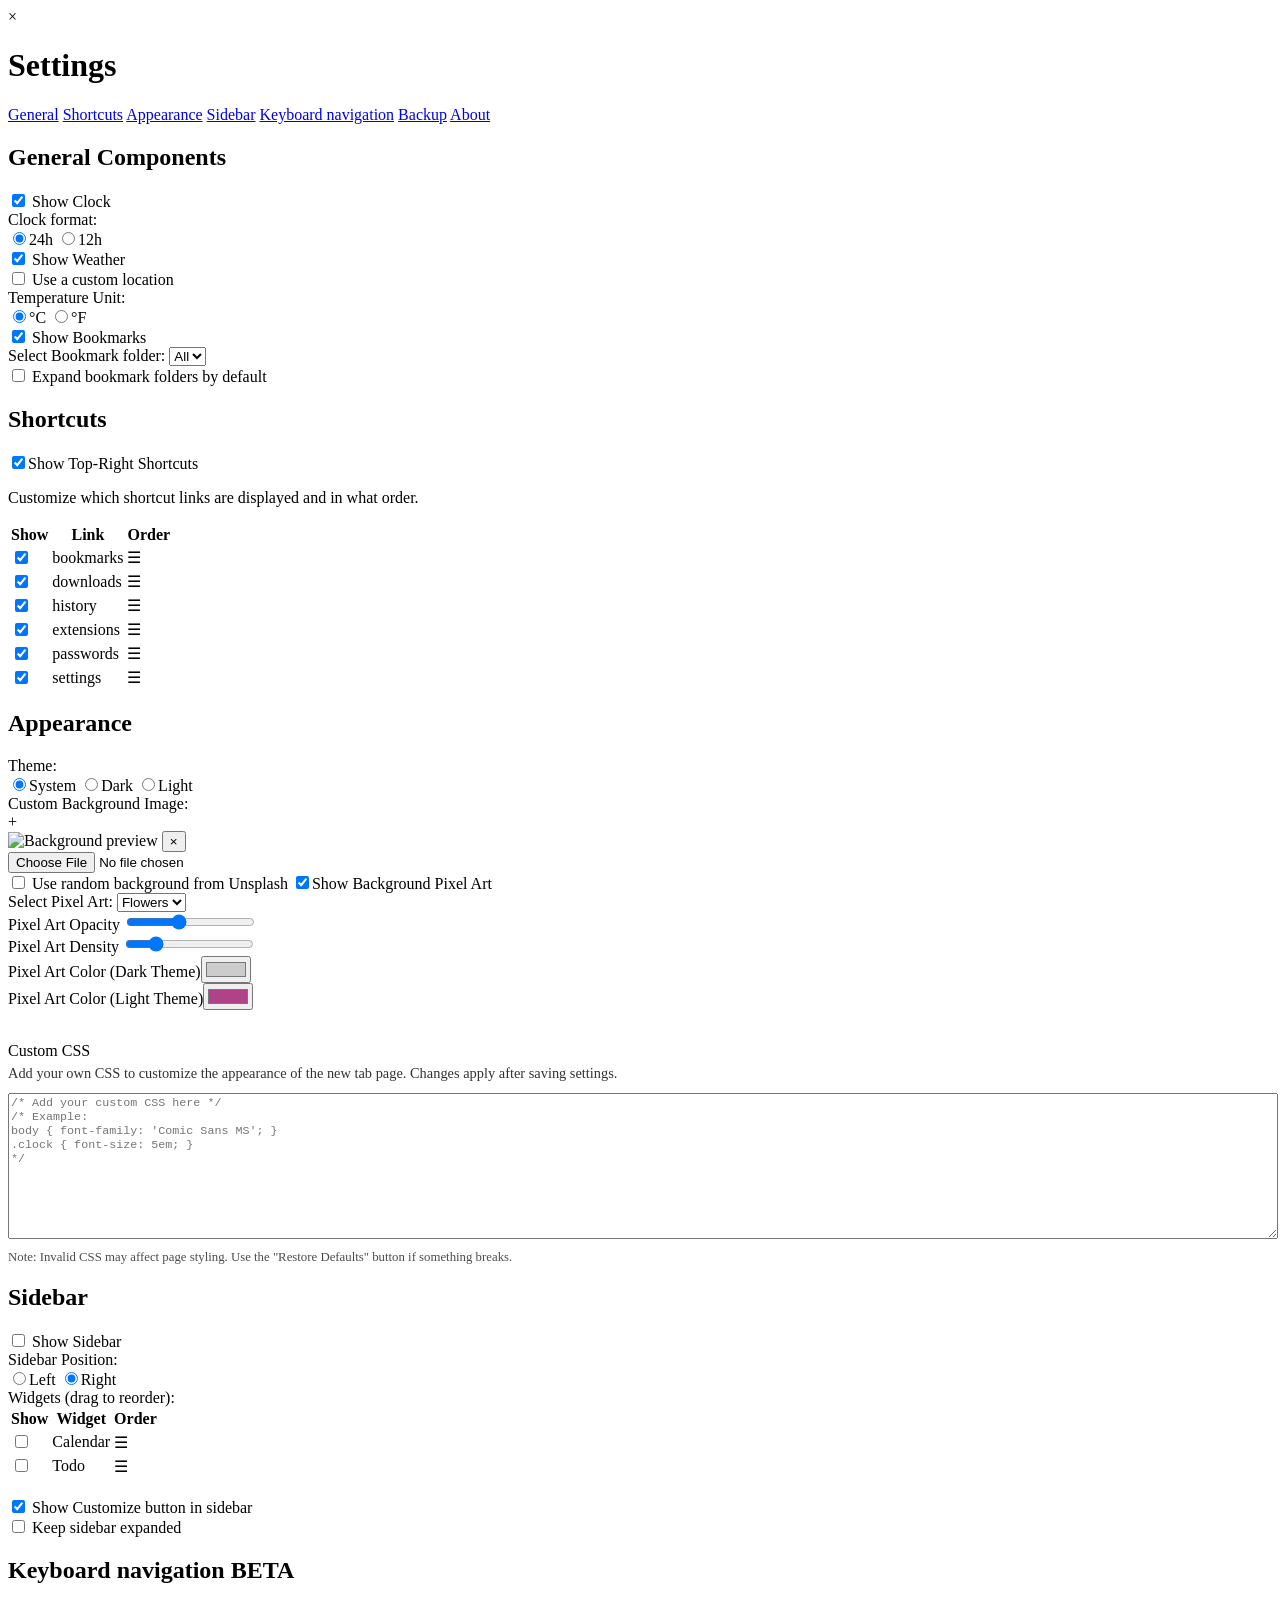
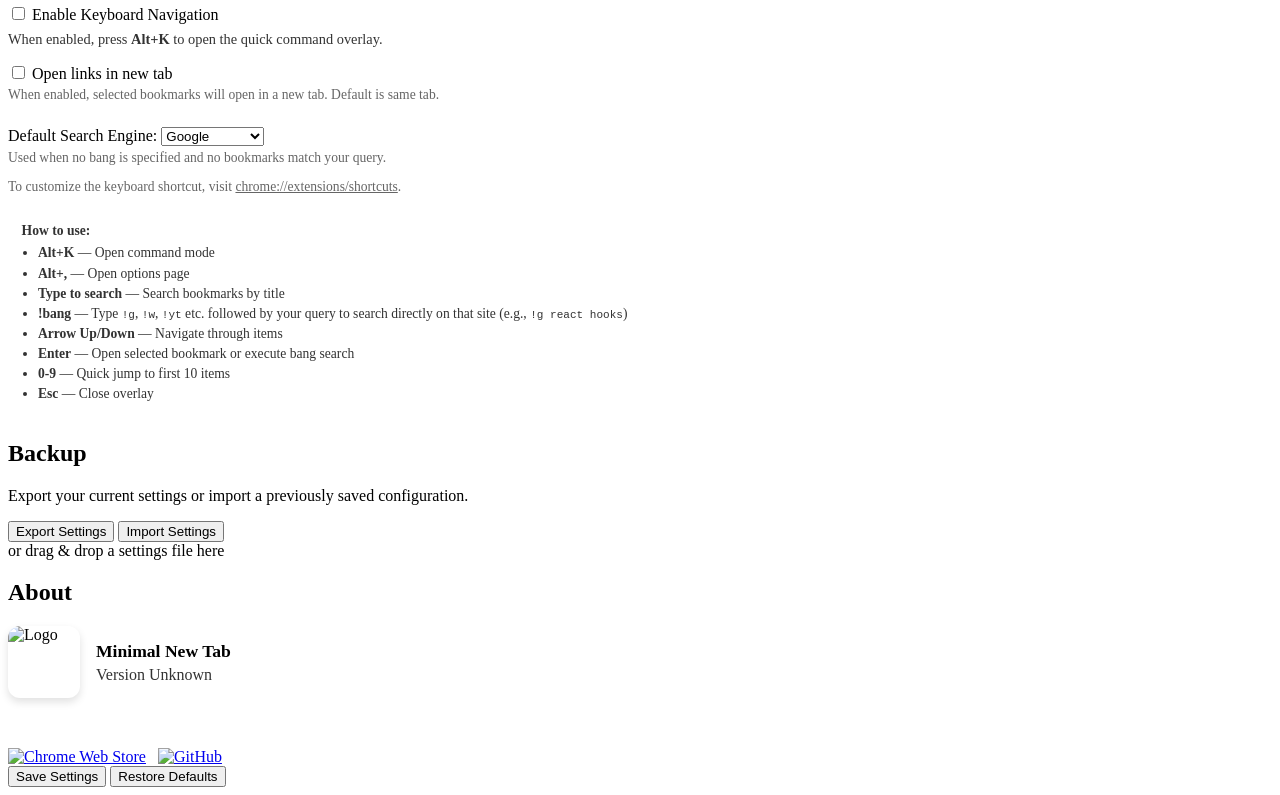
==== src/pages/options/options.html @ bdc30209 "Add !bangs support" ====
<!doctype html>
<html lang="en">
    <head>
        <meta charset="UTF-8" />
        <meta name="viewport" content="width=device-width, initial-scale=1.0" />
        <title>New Tab Settings</title>
        <link rel="stylesheet" href="options.css" />
        <script src="../../shared/defaultSettings.js"></script>
    </head>

    <body class="options">
        <script src="../../shared/fouc.js"></script>
        <div id="notification" class="hidden"></div>

        <div id="options-wrapper">
            <div id="back">
                <span id="back-link">×</span>
            </div>
            <div class="options-sidebar">
                <h1>Settings</h1>
                <nav>
                    <a href="#general" class="active">General</a>
                    <a href="#shortcuts">Shortcuts</a>
                    <a href="#appearance">Appearance</a>
                    <a href="#sidebar-settings">Sidebar</a>
                    <a href="#keyboard-nav">Keyboard navigation</a>
                    <a href="#preset">Backup</a>
                    <a href="#about">About</a>
                </nav>
            </div>
            <div class="options-content">
                <div id="general" class="options-panel active">
                    <h2>General Components</h2>
                    <label class="checkbox-label"
                        ><input type="checkbox" id="show-clock" /><span
                            class="custom-checkbox"
                        ></span>
                        Show Clock</label
                    >
                    <div id="clock-format" class="sub-settings">
                        <div class="setting-row segmented-control-container">
                            <label>Clock format:</label>
                            <div class="segmented-control">
                                <label
                                    ><input
                                        type="radio"
                                        name="clock-format"
                                        value="24h"
                                    /><span>24h</span></label
                                >
                                <label
                                    ><input
                                        type="radio"
                                        name="clock-format"
                                        value="12h"
                                    /><span>12h</span></label
                                >
                            </div>
                        </div>
                    </div>
                    <label class="checkbox-label"
                        ><input type="checkbox" id="show-weather" /><span
                            class="custom-checkbox"
                        ></span>
                        Show Weather</label
                    >
                    <div id="weather-options" class="sub-settings">
                        <label class="checkbox-label"
                            ><input type="checkbox" id="use-custom-city" /><span
                                class="custom-checkbox"
                            ></span>
                            Use a custom location</label
                        >
                        <div id="custom-city-container" style="display: none">
                            <label for="custom-city">Custom City</label>
                            <div id="city-search-container">
                                <input
                                    class="text-input"
                                    type="text"
                                    id="custom-city"
                                    name="custom-city"
                                    placeholder="Search for a city..."
                                    autocomplete="off"
                                />
                                <div id="city-suggestions"></div>
                            </div>
                        </div>
                        <div class="setting-row segmented-control-container">
                            <label>Temperature Unit:</label>
                            <div class="segmented-control">
                                <label
                                    ><input
                                        type="radio"
                                        name="temp-unit"
                                        value="celsius"
                                    /><span>°C</span></label
                                >
                                <label
                                    ><input
                                        type="radio"
                                        name="temp-unit"
                                        value="fahrenheit"
                                    /><span>°F</span></label
                                >
                            </div>
                        </div>
                    </div>
                    <label class="checkbox-label"
                        ><input type="checkbox" id="show-bookmarks" /><span
                            class="custom-checkbox"
                        ></span>
                        Show Bookmarks</label
                    >
                    <div
                        id="bookmark-folder-selector-span"
                        class="sub-settings"
                    >
                        <label for="bookmark-folders"
                            >Select Bookmark folder:
                        </label>
                        <select
                            id="bookmark-folders"
                            name="bookmark-folders"
                        ></select>
                        <br />
                        <span id="expand-bookmarks-span">
                            <label class="checkbox-label"
                                ><input
                                    type="checkbox"
                                    id="expand-bookmarks"
                                /><span class="custom-checkbox"></span> Expand
                                bookmark folders by default</label
                            >
                        </span>
                    </div>
                </div>

                <div id="shortcuts" class="options-panel">
                    <h2>Shortcuts</h2>
                    <label class="checkbox-label"
                        ><input type="checkbox" id="show-topRight" /><span
                            class="custom-checkbox"
                        ></span
                        >Show Top-Right Shortcuts</label
                    >
                    <div id="shortcuts-links" class="sub-settings">
                        <p>
                            Customize which shortcut links are displayed and in
                            what order.
                        </p>
                        <table class="options-table" id="top-right-links">
                            <thead>
                                <tr>
                                    <th>Show</th>
                                    <th>Link</th>
                                    <th class="drag-handle-header">Order</th>
                                </tr>
                            </thead>
                            <tbody></tbody>
                        </table>
                    </div>
                </div>

                <div id="appearance" class="options-panel">
                    <h2>Appearance</h2>
                    <div class="setting-row segmented-control-container">
                        <label>Theme:</label>
                        <div class="segmented-control">
                            <label
                                ><input
                                    type="radio"
                                    name="theme"
                                    value="system"
                                /><span>System</span></label
                            >
                            <label
                                ><input
                                    type="radio"
                                    name="theme"
                                    value="dark"
                                /><span>Dark</span></label
                            >
                            <label
                                ><input
                                    type="radio"
                                    name="theme"
                                    value="light"
                                /><span>Light</span></label
                            >
                        </div>
                    </div>

                    <div class="setting-row">
                        <label for="background-image-input"
                            >Custom Background Image:</label
                        >
                        <div class="background-image-controls">
                            <label
                                for="background-image-input"
                                id="background-add-label"
                                class="background-add-label"
                            >
                                <div
                                    id="background-preview-container"
                                    class="background-preview-container"
                                >
                                    <span class="plus-icon">+</span>
                                </div>
                            </label>
                            <div
                                id="image-present-container"
                                class="background-preview-container hidden"
                            >
                                <img
                                    id="background-preview"
                                    src="#"
                                    alt="Background preview"
                                    class="hidden"
                                />
                                <button
                                    id="clear-background-image"
                                    class="clear-background-button hidden"
                                >
                                    &times;
                                </button>
                            </div>
                            <input
                                type="file"
                                id="background-image-input"
                                class="visually-hidden"
                                accept="image/*"
                            />
                        </div>
                    </div>

                    <label class="checkbox-label"
                        ><input type="checkbox" id="use-unsplash" /><span
                            class="custom-checkbox"
                        ></span>
                        Use random background from Unsplash</label
                    >
                    <div id="unsplash-options" class="sub-settings">
                        <p
                            style="
                                font-size: 0.9em;
                                opacity: 0.8;
                                margin-top: -0.5em;
                                margin-bottom: 1em;
                            "
                        >
                            This will fetch a new high-quality background image.
                            It will override the custom background image if one
                            is set.
                        </p>
                        <div class="setting-row">
                            <label for="unsplash-api-key"
                                >Unsplash API Key (Required)</label
                            >
                            <input
                                class="text-input"
                                type="text"
                                id="unsplash-api-key"
                                placeholder="Enter your Unsplash Access Key"
                            />
                            <p
                                style="
                                    font-size: 0.8em;
                                    opacity: 0.7;
                                    margin-top: 0.3em;
                                "
                            >
                                An API key is required to fetch images from
                                Unsplash. Get a free key from
                                <a
                                    href="https://unsplash.com/developers"
                                    target="_blank"
                                    rel="noopener"
                                    >Unsplash Developers</a
                                >.
                            </p>
                        </div>
                        <div
                            class="tooltip-wrapper"
                            data-tooltip="Requires an Unsplash API Key"
                        >
                            <div class="setting-row">
                                <label for="unsplash-update-frequency"
                                    >Update Frequency</label
                                >
                                <select id="unsplash-update-frequency" disabled>
                                    <option value="15min">15 Minutes</option>
                                    <option value="30min">30 Minutes</option>
                                    <option value="hourly">Hourly</option>
                                    <option value="daily">Daily</option>
                                    <option value="weekly">Weekly</option>
                                </select>
                            </div>
                        </div>
                        <div
                            class="tooltip-wrapper"
                            data-tooltip="Requires an Unsplash API Key"
                        >
                            <div class="setting-row">
                                <label
                                    class="checkbox-label"
                                    for="show-unsplash-refresh"
                                >
                                    <input
                                        type="checkbox"
                                        id="show-unsplash-refresh"
                                        disabled
                                    /><span class="custom-checkbox"></span> Show
                                    manual refresh button
                                </label>
                            </div>
                        </div>
                    </div>

                    <label class="checkbox-label"
                        ><input type="checkbox" id="show-pixelArt" /><span
                            class="custom-checkbox"
                        ></span
                        >Show Background Pixel Art</label
                    >
                    <div id="pixel-art-select-div" class="sub-settings">
                        <label for="pixel-art-select">Select Pixel Art: </label>
                        <select id="pixel-art-select" name="pixel-art-select">
                            <option value="flowers">Flowers</option>
                            <option value="hearts">Hearts</option>
                            <option value="stars">Stars</option>
                            <option value="kitty">Kitty</option>
                            <option value="leaves">Leaves</option>
                            <option value="custom">Custom</option>
                        </select>
                        <br />
                        <div id="custom-svg-input-div">
                            <label for="custom-svg-input">Custom SVG</label
                            ><br />
                            <textarea
                                id="custom-svg-input"
                                name="custom-svg-input"
                                rows="4"
                                cols="50"
                                placeholder="Paste your SVG code here..."
                            ></textarea>
                            <br />
                            <ul style="text-align: left; margin-top: 0.5em">
                                <li>
                                    For best results:
                                    <ul>
                                        <li>
                                            The SVG should have a `viewBox="0 0
                                            512 512"` attribute.
                                        </li>
                                        <li>
                                            Remove any `fill` attributes from
                                            the SVG paths to allow the
                                            extension's theme colors to apply.
                                        </li>
                                    </ul>
                                </li>
                                <li>
                                    You can use online tools to create or
                                    convert images to SVG code:
                                    <ul>
                                        <li>
                                            <a
                                                href="https://svgco.de/"
                                                target="_blank"
                                                rel="noopener"
                                                >SVGcode</a
                                            >
                                            - Convert raster images (PNG, JPG)
                                            to SVG.
                                        </li>
                                        <li>
                                            <a
                                                href="https://nikitahl.github.io/svg-2-code/"
                                                target="_blank"
                                                rel="noopener"
                                                >SVG-2-Code</a
                                            >
                                            - Optimize and get code from an SVG
                                            file.
                                        </li>
                                    </ul>
                                </li>
                            </ul>
                        </div>
                        <div class="setting-row">
                            <label for="pixelArtOpacity"
                                >Pixel Art Opacity</label
                            >
                            <input
                                type="range"
                                id="pixelArtOpacity"
                                min="0"
                                max="100"
                                step="1"
                            />
                        </div>
                        <div class="setting-row">
                            <label for="pixelArtDensity"
                                >Pixel Art Density</label
                            >
                            <input
                                type="range"
                                id="pixelArtDensity"
                                min="0"
                                max="100"
                                step="1"
                            />
                        </div>
                        <div class="setting-row">
                            <label
                                >Pixel Art Color (Dark Theme)<input
                                    type="color"
                                    id="pixelArtColorDark"
                            /></label>
                        </div>
                        <div class="setting-row">
                            <label
                                >Pixel Art Color (Light Theme)<input
                                    type="color"
                                    id="pixelArtColorLight"
                            /></label>
                        </div>
                    </div>

                    <div class="setting-row" style="margin-top: 2em">
                        <label for="custom-css">Custom CSS</label>
                        <p
                            style="
                                font-size: 0.9em;
                                opacity: 0.8;
                                margin-top: 0.3em;
                                margin-bottom: 0.8em;
                            "
                        >
                            Add your own CSS to customize the appearance of the
                            new tab page. Changes apply after saving settings.
                        </p>
                        <textarea
                            id="custom-css"
                            rows="10"
                            placeholder="/* Add your custom CSS here */
/* Example:
body { font-family: 'Comic Sans MS'; }
.clock { font-size: 5em; }
*/"
                            style="
                                width: 100%;
                                font-family: monospace;
                                font-size: 0.9em;
                            "
                        ></textarea>
                        <p
                            style="
                                font-size: 0.8em;
                                opacity: 0.7;
                                margin-top: 0.5em;
                            "
                        >
                            Note: Invalid CSS may affect page styling. Use the
                            "Restore Defaults" button if something breaks.
                        </p>
                    </div>
                </div>

                <div id="sidebar-settings" class="options-panel">
                    <h2>Sidebar</h2>
                    <label class="checkbox-label"
                        ><input type="checkbox" id="show-sidebar" /><span
                            class="custom-checkbox"
                        ></span>
                        Show Sidebar</label
                    >
                    <div id="sidebar-options" class="sub-settings">
                        <div class="setting-row segmented-control-container">
                            <label>Sidebar Position:</label>
                            <div class="segmented-control">
                                <label
                                    ><input
                                        type="radio"
                                        name="sidebar-position"
                                        value="left"
                                    /><span>Left</span></label
                                >
                                <label
                                    ><input
                                        type="radio"
                                        name="sidebar-position"
                                        value="right"
                                    /><span>Right</span></label
                                >
                            </div>
                        </div>
                        <div class="sub-settings">
                            <label>Widgets (drag to reorder):</label>
                            <table
                                class="options-table"
                                id="sidebar-widgets-table"
                            >
                                <thead>
                                    <tr>
                                        <th>Show</th>
                                        <th>Widget</th>
                                        <th class="drag-handle-header">
                                            Order
                                        </th>
                                    </tr>
                                </thead>
                                <tbody
                                    id="sidebar-widgets"
                                    class="reorder-list"
                                ></tbody>
                            </table>
                        </div>
                        <br />
                        <div class="setting-row">
                            <div
                                class="tooltip-wrapper"
                                id="sidebar-show-customize-wrapper"
                                data-tooltip="This is required while 'Keep sidebar expanded' is enabled."
                            >
                                <label class="checkbox-label"
                                    ><input
                                        type="checkbox"
                                        id="sidebar-show-customize"
                                    /><span class="custom-checkbox"></span> Show
                                    Customize button in sidebar</label
                                >
                            </div>
                        </div>
                        <div class="setting-row">
                            <label class="checkbox-label"
                                ><input
                                    type="checkbox"
                                    id="sidebar-expanded-check"
                                /><span class="custom-checkbox"></span> Keep
                                sidebar expanded</label
                            >
                        </div>
                    </div>
                </div>

                <div id="keyboard-nav" class="options-panel">
                    <h2>Keyboard navigation <span class="beta-badge">BETA</span></h2>
                    <label class="checkbox-label"
                        ><input type="checkbox" id="enable-keyboard-nav" /><span
                            class="custom-checkbox"
                        ></span>
                        Enable Keyboard Navigation</label
                    >
                    <p
                        id="shortcut-instruction-paragraph"
                        style="
                            font-size: 0.9em;
                            opacity: 0.8;
                            margin-top: 0.5em;
                        "
                    >
                        When enabled, press <strong id="shortcut-instruction">Alt+K</strong> to open the
                        quick command overlay.
                    </p>
                    <label
                        class="checkbox-label"
                        style="margin-top: 1em;"
                    >
                        <input type="checkbox" id="open-in-new-tab" />
                        <span class="custom-checkbox"></span>
                        Open links in new tab
                    </label>
                    <p
                        style="
                            font-size: 0.85em;
                            opacity: 0.6;
                            margin-top: 0.3em;
                        "
                    >
                        When enabled, selected bookmarks will open in a new tab.
                        Default is same tab.
                    </p>

                    <div class="setting-row" style="margin-top: 1.5em;">
                        <label for="default-search-engine">Default Search Engine:</label>
                        <select id="default-search-engine" name="default-search-engine">
                            <option value="google">Google</option>
                            <option value="duckduckgo">DuckDuckGo</option>
                            <option value="bing">Bing</option>
                            <option value="brave">Brave Search</option>
                            <option value="startpage">Startpage</option>
                        </select>
                        <p style="font-size: 0.85em; opacity: 0.6; margin-top: 0.3em;">
                            Used when no bang is specified and no bookmarks match your query.
                        </p>
                    </div>
                    <p
                        style="
                            font-size: 0.85em;
                            opacity: 0.6;
                            margin-top: 0.5em;
                        "
                    >
                        To customize the keyboard shortcut, visit
                        <a
                            href="#"
                            id="open-shortcuts"
                            style="color: inherit;"
                            >chrome://extensions/shortcuts</a
                        >.
                    </p>
                    <div
                        id="how-to-use"
                        style="
                            font-size: 0.85em;
                            opacity: 0.8;
                            margin-top: 1em;
                            background: rgba(255,255,255,0.1);
                            padding: 1em;
                            border-radius: 6px;
                        "
                    >
                        <strong style="display:block;margin-bottom:0.5em;">How to use:</strong>
                        <ul style="margin:0;padding-left:1.2em;">
                            <li style="margin:0.3em 0;">
                                <strong id="shortcut-usage">Alt+K</strong> — Open command mode
                            </li>
                            <li style="margin:0.3em 0;">
                                <strong id="shortcut-options">Alt+,</strong> — Open options page
                            </li>
                            <li style="margin:0.3em 0;">
                                <strong>Type to search</strong> — Search bookmarks by title
                            </li>
                            <li style="margin:0.3em 0;">
                                <strong>!bang</strong> — Type <code>!g</code>, <code>!w</code>, <code>!yt</code> etc. followed by your query to search directly on that site (e.g., <code>!g react hooks</code>)
                            </li>
                            <li style="margin:0.3em 0;">
                                <strong>Arrow Up/Down</strong> — Navigate through items
                            </li>
                            <li style="margin:0.3em 0;">
                                <strong>Enter</strong> — Open selected bookmark or execute bang search
                            </li>
                            <li style="margin:0.3em 0;">
                                <strong>0-9</strong> — Quick jump to first 10 items
                            </li>
                            <li style="margin:0.3em 0;">
                                <strong>Esc</strong> — Close overlay
                            </li>
                        </ul>
                    </div>
                </div>

                <div id="preset" class="options-panel">
                    <h2>Backup</h2>
                    <p>
                        Export your current settings or import a previously
                        saved configuration.
                    </p>
                    <div class="settings-data-container">
                        <div class="button-row">
                            <button id="export-settings" class="ghost-button">
                                Export Settings
                            </button>
                            <button id="import-settings" class="ghost-button">
                                Import Settings
                            </button>
                            <input
                                type="file"
                                id="import-file"
                                accept=".json"
                                style="display: none"
                            />
                        </div>
                        <div id="import-drop-zone" class="drop-zone">
                            <span class="drop-zone-text"
                                >or drag & drop a settings file here</span
                            >
                        </div>
                    </div>
                </div>

                <div id="about" class="options-panel">
                    <h2>About</h2>
                    <div
                        style="
                            display: flex;
                            align-items: center;
                            gap: 1rem;
                            margin-bottom: 1rem;
                        "
                    >
                        <img
                            id="about-logo"
                            src="../../assets/favicons/android-chrome-512x512.png"
                            alt="Logo"
                            style="
                                width: 72px;
                                height: 72px;
                                border-radius: 12px;
                                box-shadow: 0 4px 8px rgba(0, 0, 0, 0.12);
                            "
                        />
                        <div>
                            <div
                                id="about-title"
                                role="button"
                                tabindex="0"
                                style="font-weight: bold; font-size: 1.1rem"
                            >
                                Minimal New Tab
                            </div>
                            <div style="opacity: 0.8; margin-top: 0.25rem">
                                Version <span id="extension-version">-</span>
                            </div>
                        </div>
                    </div>

                    <br />
                    <div
                        class="about-links"
                        style="
                            margin-top: 1rem;
                            display: flex;
                            gap: 0.75rem;
                            flex-wrap: wrap;
                            align-items: center;
                        "
                    >
                        <div
                            class="tooltip-wrapper"
                            data-tooltip="View on Chrome Web Store"
                        >
                            <a
                                id="webstore-link"
                                class="icon-link webstore-badge-link"
                                href="https://chromewebstore.google.com/detail/minimal-new-tab/hdodpjlgcieifmkkidligdnonbfiijnd"
                                target="_blank"
                                rel="noopener noreferrer"
                                aria-label="Chrome Web Store"
                            >
                                <img
                                    id="webstore-img"
                                    src="../../assets/favicons/chromewebstore-light.png"
                                    alt="Chrome Web Store"
                                    class="webstore-badge"
                                />
                            </a>
                        </div>
                        <div
                            class="tooltip-wrapper"
                            data-tooltip="View source on GitHub"
                        >
                            <a
                                id="github-link"
                                class="icon-link"
                                href="https://github.com/ujain1999/minimal_newtab"
                                target="_blank"
                                rel="noopener noreferrer"
                                aria-label="GitHub"
                            >
                                <img
                                    id="github-img"
                                    src="../../assets/favicons/github-light.png"
                                    alt="GitHub"
                                />
                            </a>
                        </div>
                    </div>
                </div>

                <div class="button-group">
                    <div class="button-row">
                        <button id="save">Save Settings</button>
                        <button id="restore-defaults">Restore Defaults</button>
                    </div>
                </div>
            </div>
        </div>
        <!--<script src="../../shared/defaultSettings.js"></script>-->
        <script src="options.js"></script>
    </body>
</html>
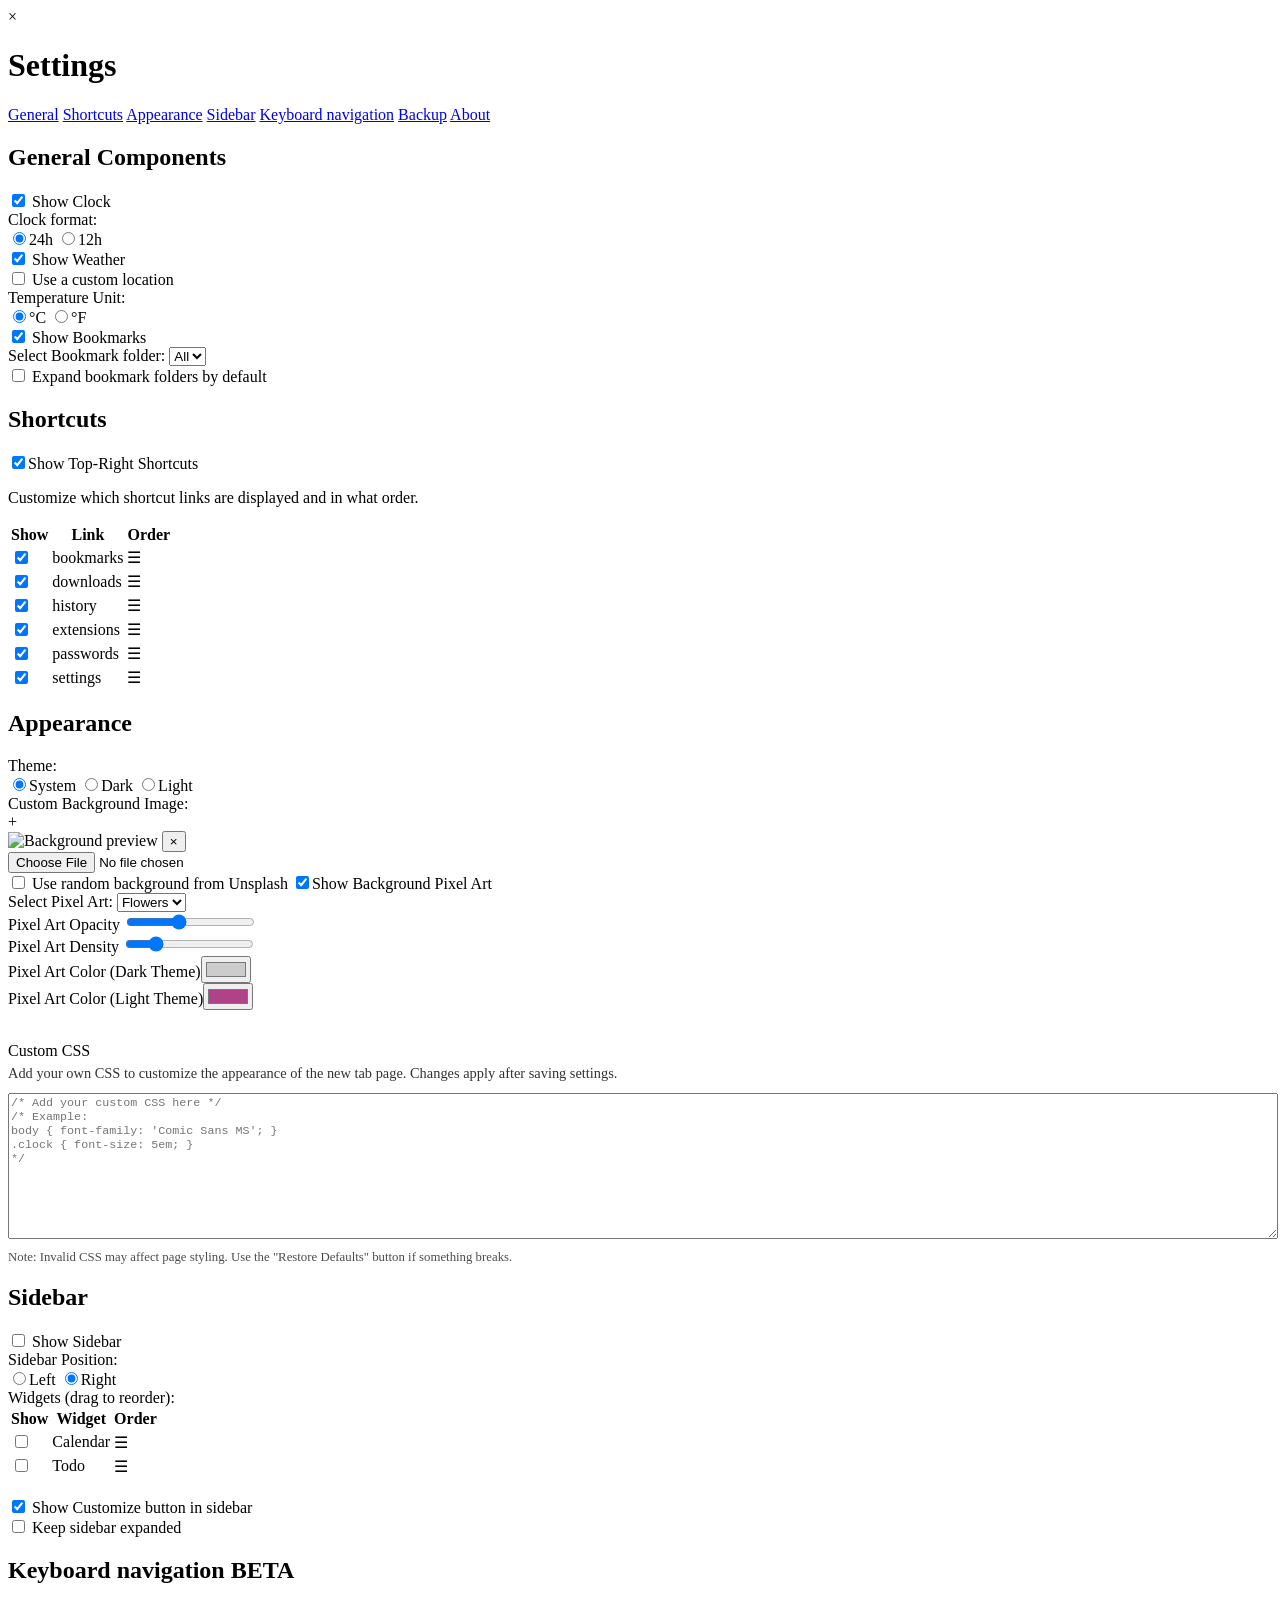
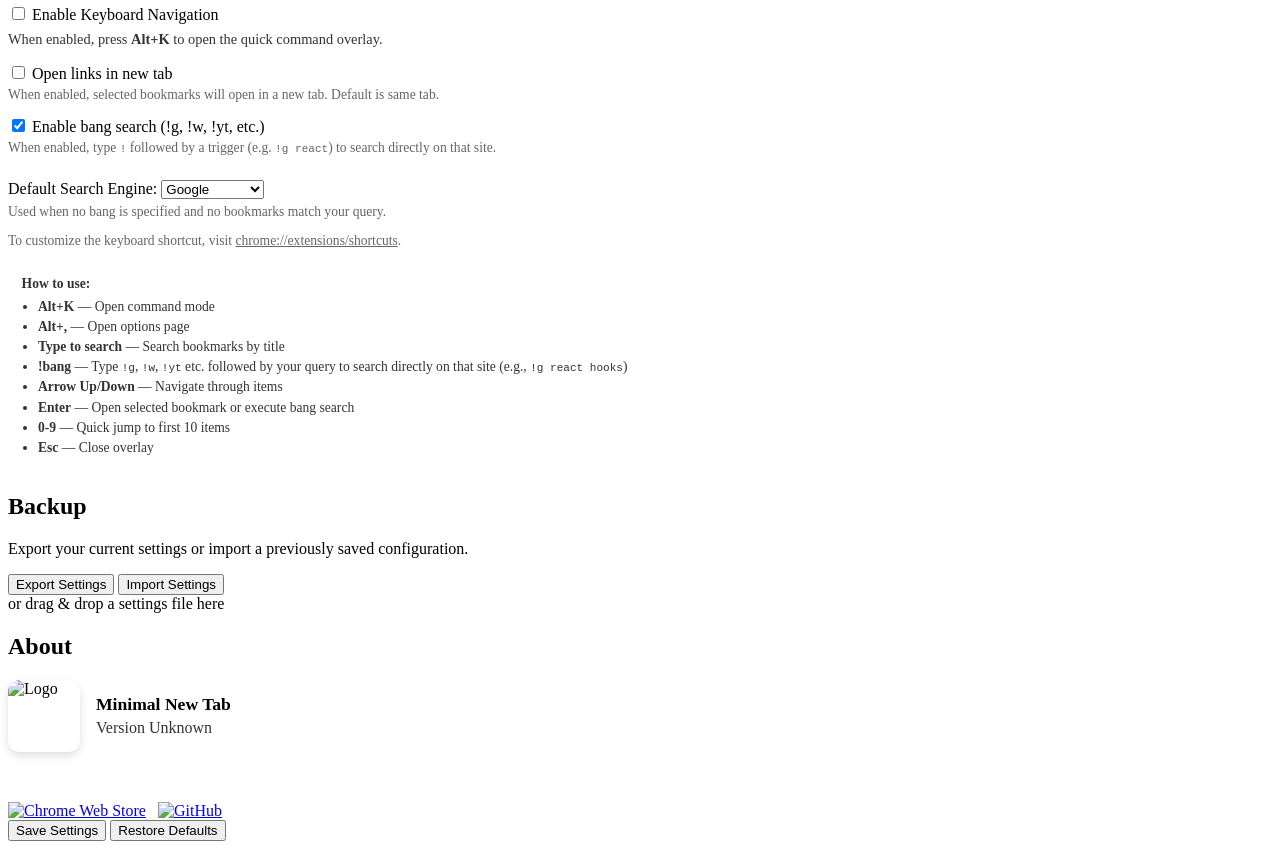
==== commit 20be3ffe: "Add option to disable bangs" ====
--- a/src/pages/options/options.html
+++ b/src/pages/options/options.html
@@ -582,6 +582,25 @@
                         Default is same tab.
                     </p>
 
+                    <label
+                        class="checkbox-label"
+                        style="margin-top: 1.5em;"
+                    >
+                        <input type="checkbox" id="enable-bangs" />
+                        <span class="custom-checkbox"></span>
+                        Enable bang search (!g, !w, !yt, etc.)
+                    </label>
+                    <p
+                        style="
+                            font-size: 0.85em;
+                            opacity: 0.6;
+                            margin-top: 0.3em;
+                            margin-bottom: 1.5em;
+                        "
+                    >
+                        When enabled, type <code>!</code> followed by a trigger (e.g. <code>!g react</code>) to search directly on that site.
+                    </p>
+
                     <div class="setting-row" style="margin-top: 1.5em;">
                         <label for="default-search-engine">Default Search Engine:</label>
                         <select id="default-search-engine" name="default-search-engine">
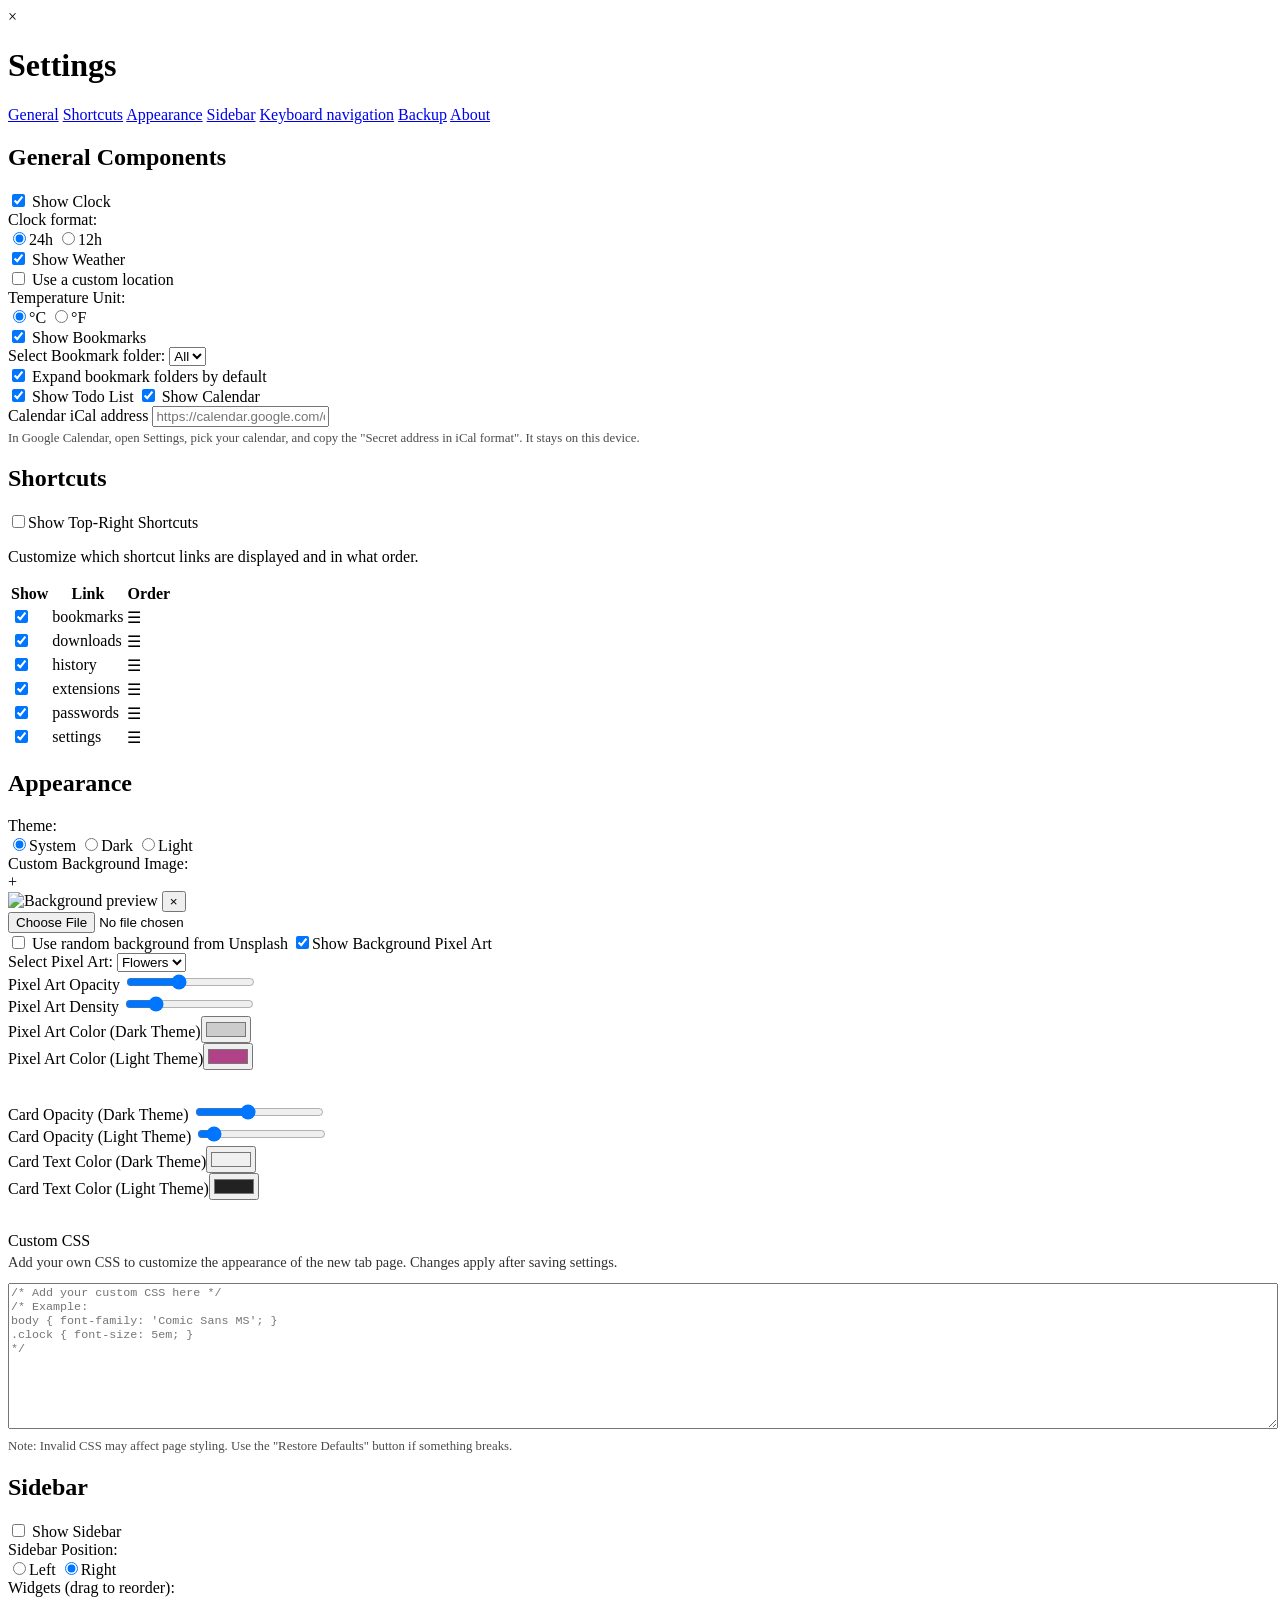
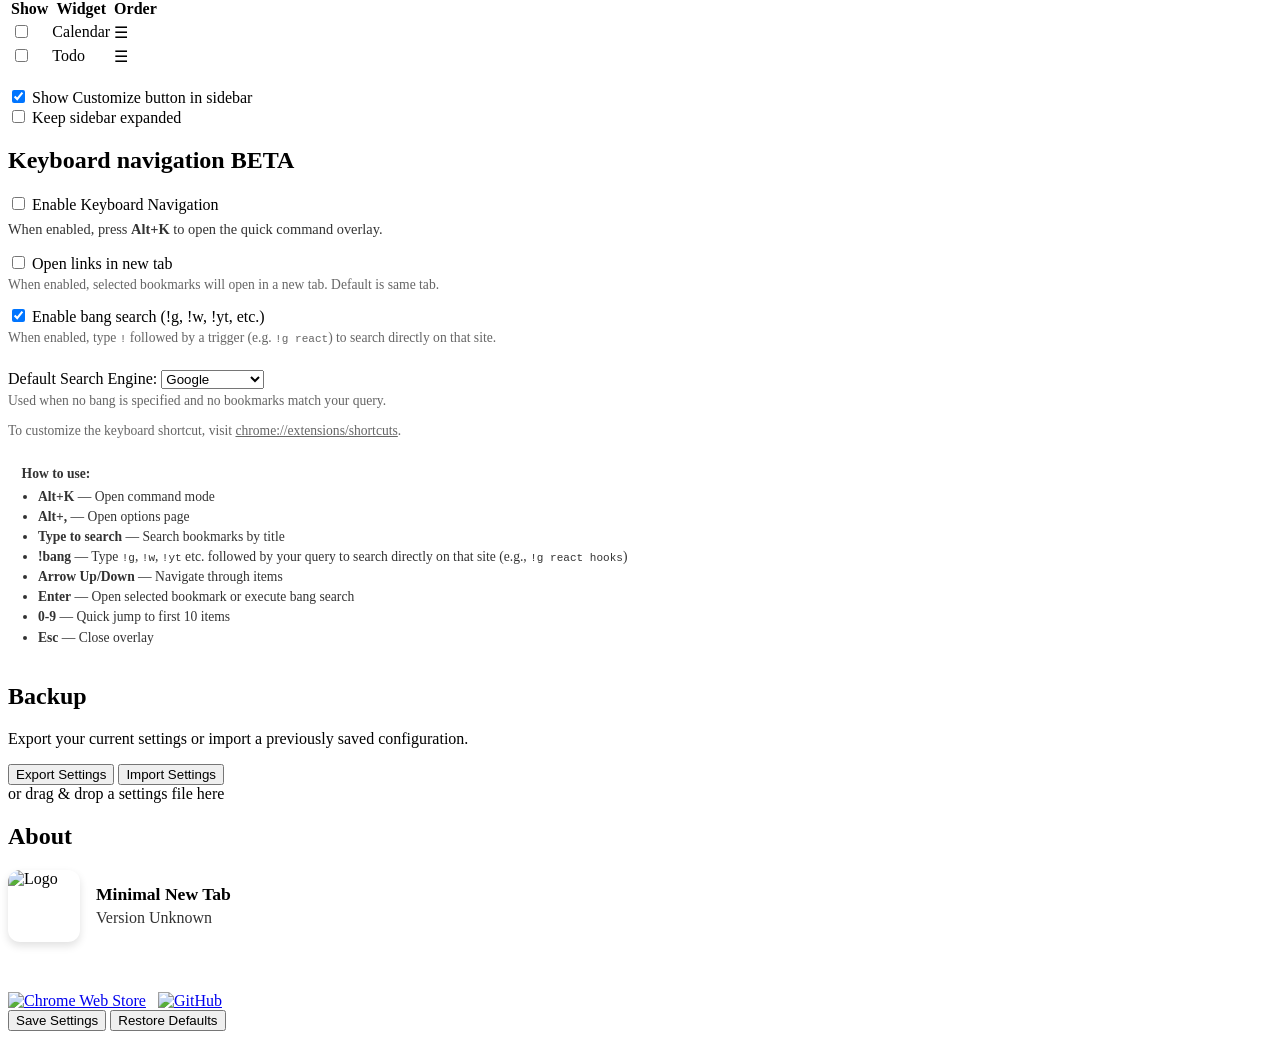
==== commit 0510e930: "Add dashboard layout with todo and calendar columns - Bigger clock with three columns underneath: bo" ====
--- a/src/pages/options/options.html
+++ b/src/pages/options/options.html
@@ -132,6 +132,43 @@
                                 bookmark folders by default</label
                             >
                         </span>
+                    </div>
+                    <label class="checkbox-label"
+                        ><input type="checkbox" id="show-todoColumn" /><span
+                            class="custom-checkbox"
+                        ></span>
+                        Show Todo List</label
+                    >
+                    <label class="checkbox-label"
+                        ><input type="checkbox" id="show-calendarColumn" /><span
+                            class="custom-checkbox"
+                        ></span>
+                        Show Calendar</label
+                    >
+                    <div id="calendar-options" class="sub-settings">
+                        <div class="setting-row">
+                            <label for="calendar-ics-url"
+                                >Calendar iCal address</label
+                            >
+                            <input
+                                class="text-input"
+                                type="text"
+                                id="calendar-ics-url"
+                                placeholder="https://calendar.google.com/calendar/ical/.../basic.ics"
+                                autocomplete="off"
+                            />
+                            <p
+                                style="
+                                    font-size: 0.8em;
+                                    opacity: 0.7;
+                                    margin-top: 0.3em;
+                                "
+                            >
+                                In Google Calendar, open Settings, pick your
+                                calendar, and copy the "Secret address in iCal
+                                format". It stays on this device.
+                            </p>
+                        </div>
                     </div>
                 </div>
 
@@ -428,6 +465,45 @@
                     </div>
 
                     <div class="setting-row" style="margin-top: 2em">
+                        <label for="cardOpacityDark"
+                            >Card Opacity (Dark Theme)</label
+                        >
+                        <input
+                            type="range"
+                            id="cardOpacityDark"
+                            min="0"
+                            max="100"
+                            step="1"
+                        />
+                    </div>
+                    <div class="setting-row">
+                        <label for="cardOpacityLight"
+                            >Card Opacity (Light Theme)</label
+                        >
+                        <input
+                            type="range"
+                            id="cardOpacityLight"
+                            min="0"
+                            max="100"
+                            step="1"
+                        />
+                    </div>
+                    <div class="setting-row">
+                        <label
+                            >Card Text Color (Dark Theme)<input
+                                type="color"
+                                id="cardTextColorDark"
+                        /></label>
+                    </div>
+                    <div class="setting-row">
+                        <label
+                            >Card Text Color (Light Theme)<input
+                                type="color"
+                                id="cardTextColorLight"
+                        /></label>
+                    </div>
+
+                    <div class="setting-row" style="margin-top: 2em">
                         <label for="custom-css">Custom CSS</label>
                         <p
                             style="
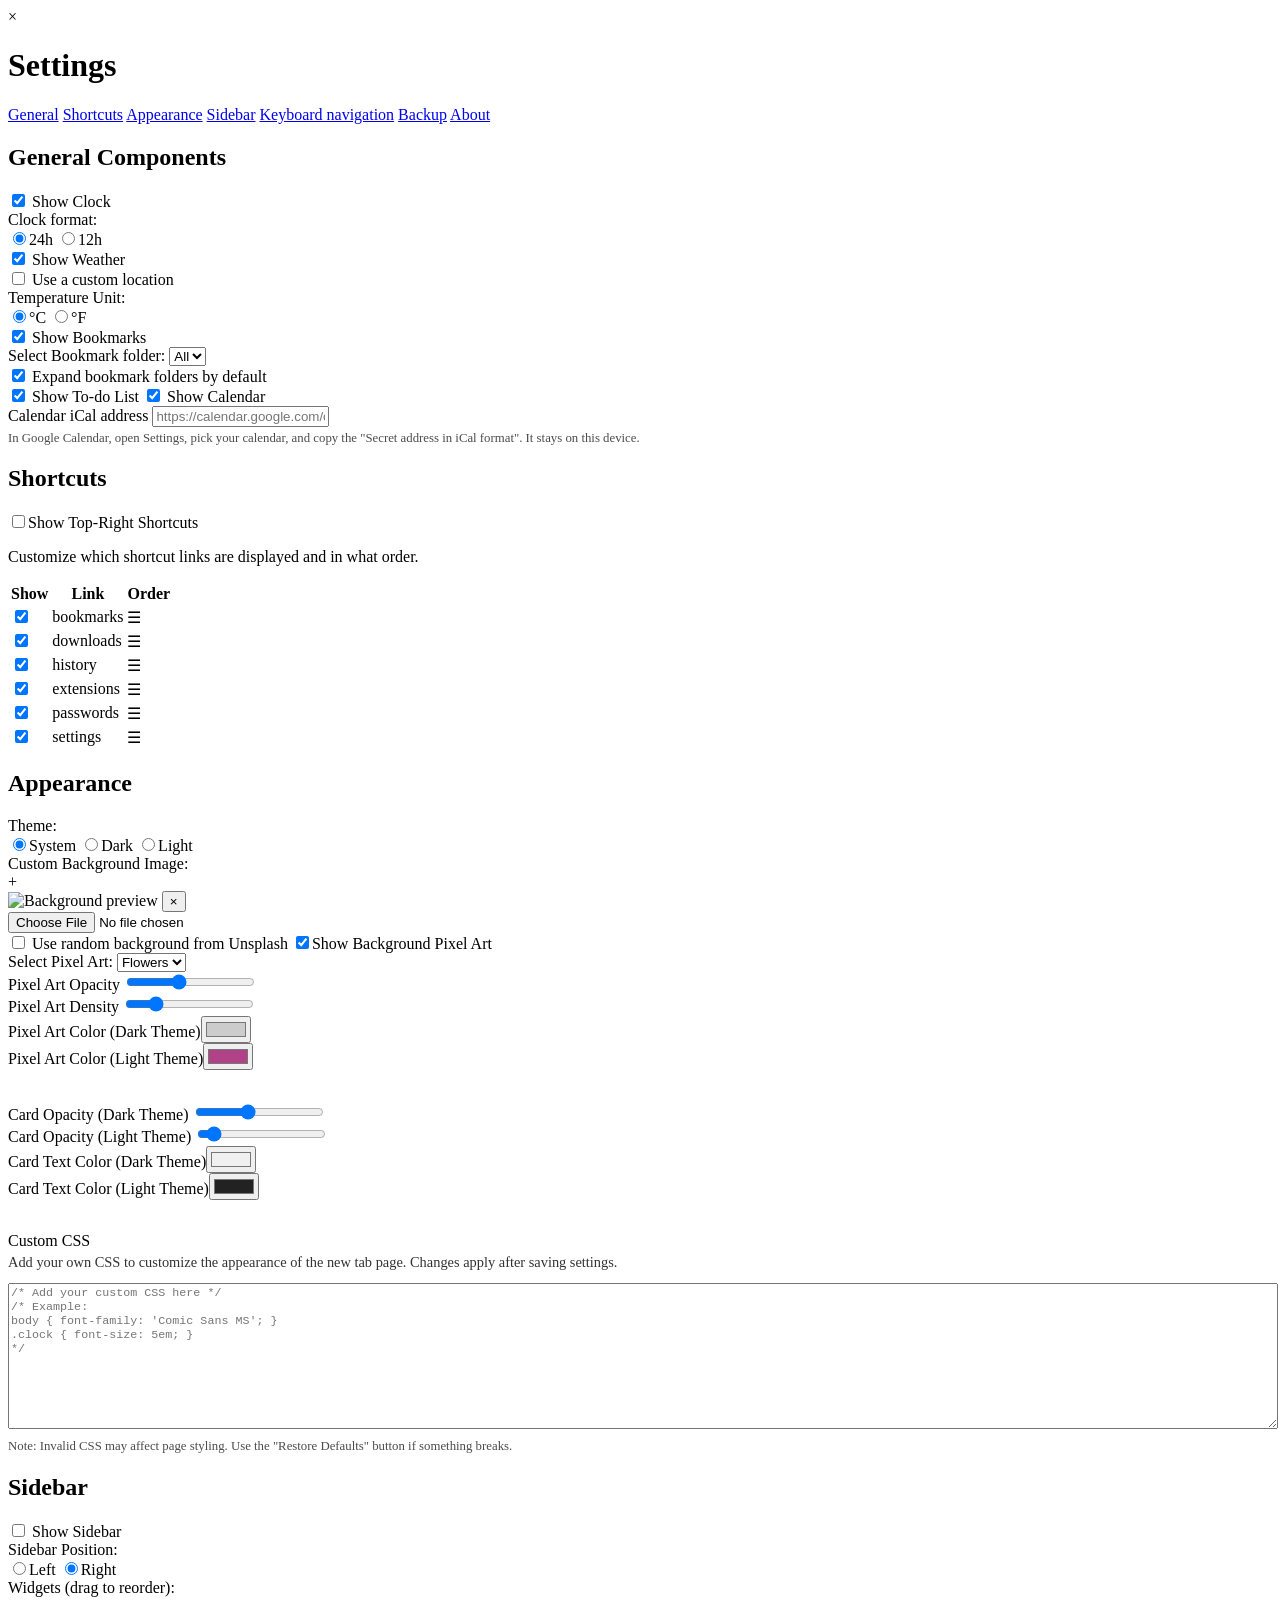
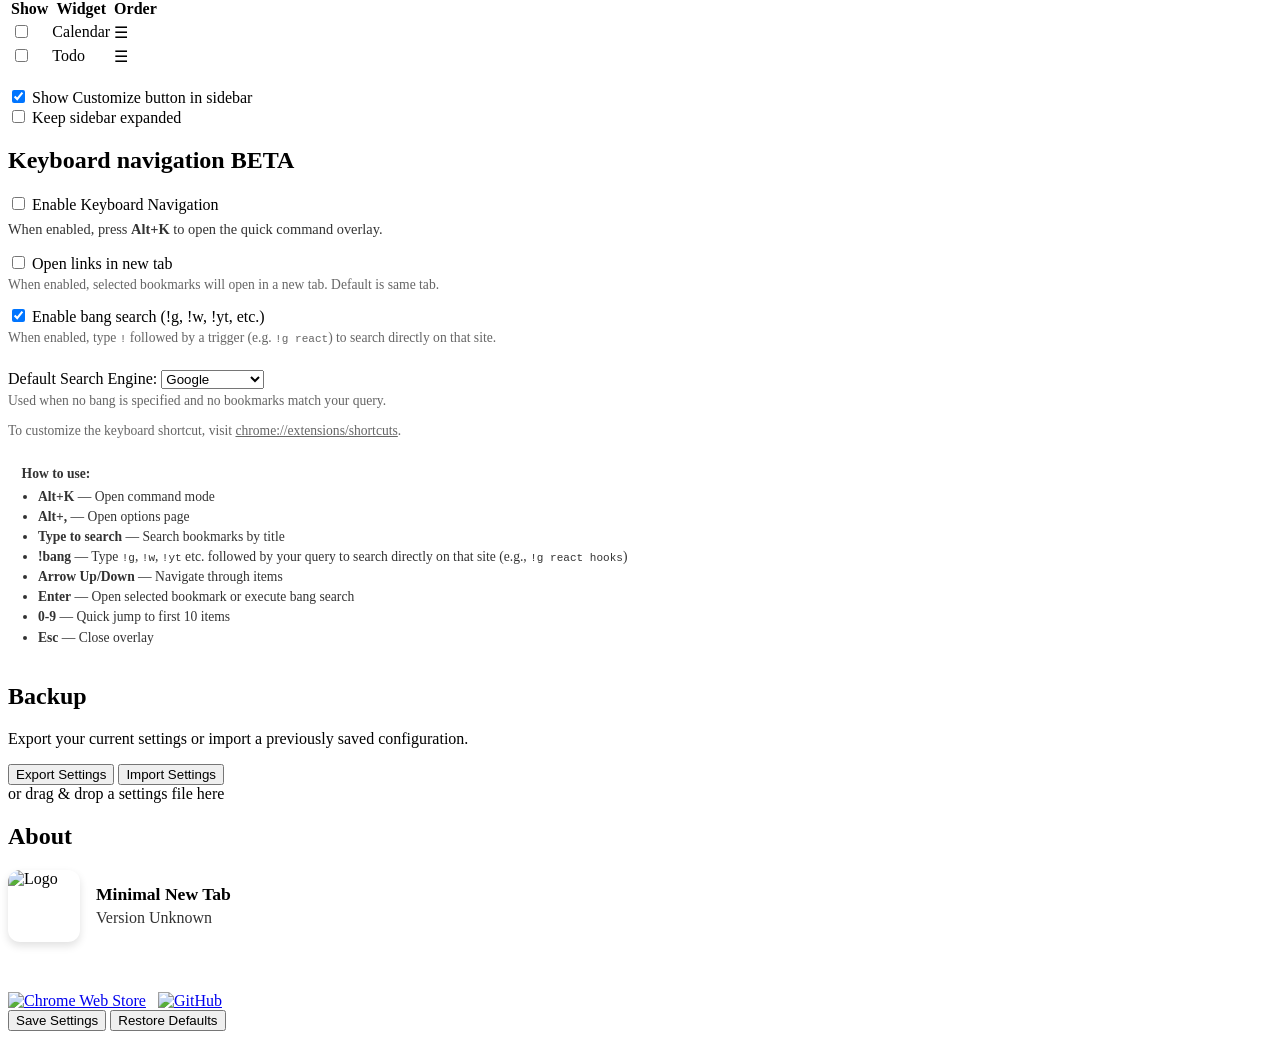
==== commit 0ceb404b: "Add to-do editing, undo, move-to-today, and age tags - Edit a to-do in place (hover, then the pencil" ====
--- a/src/pages/options/options.html
+++ b/src/pages/options/options.html
@@ -137,7 +137,7 @@
                         ><input type="checkbox" id="show-todoColumn" /><span
                             class="custom-checkbox"
                         ></span>
-                        Show Todo List</label
+                        Show To-do List</label
                     >
                     <label class="checkbox-label"
                         ><input type="checkbox" id="show-calendarColumn" /><span
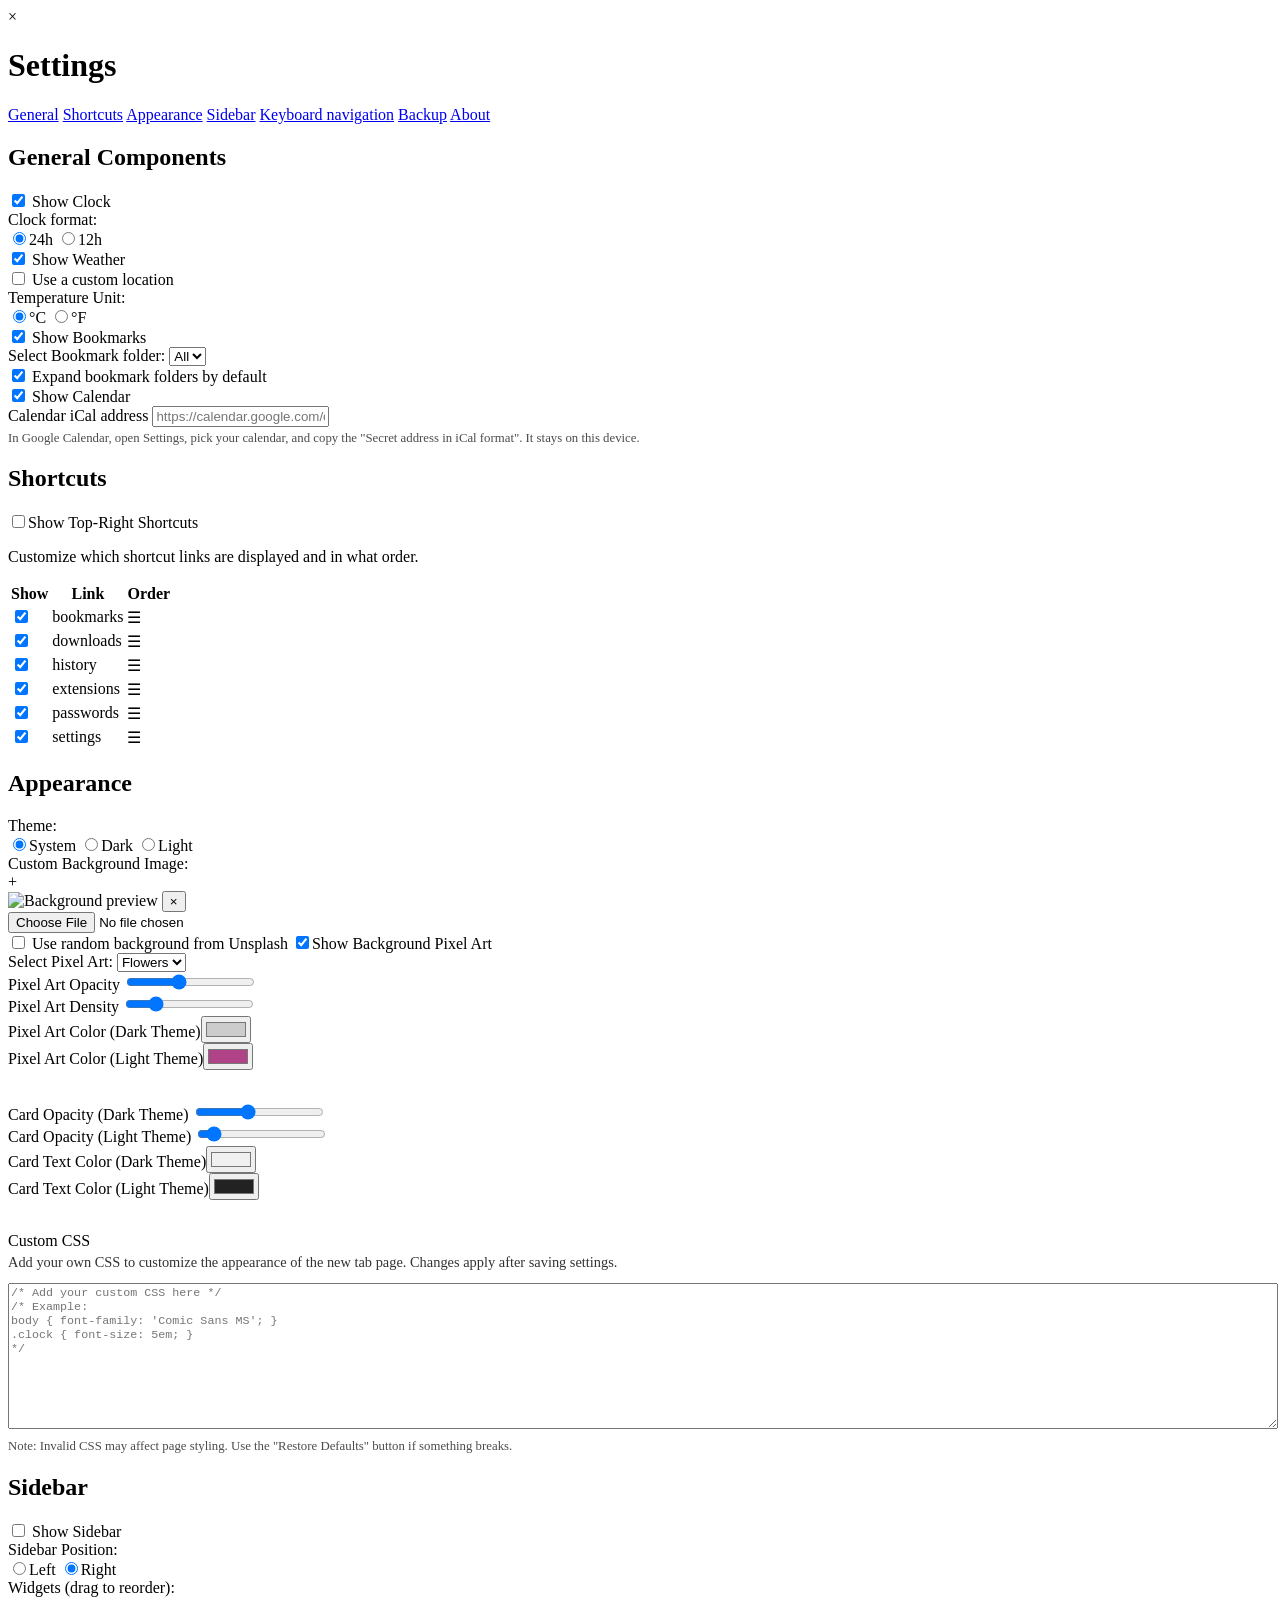
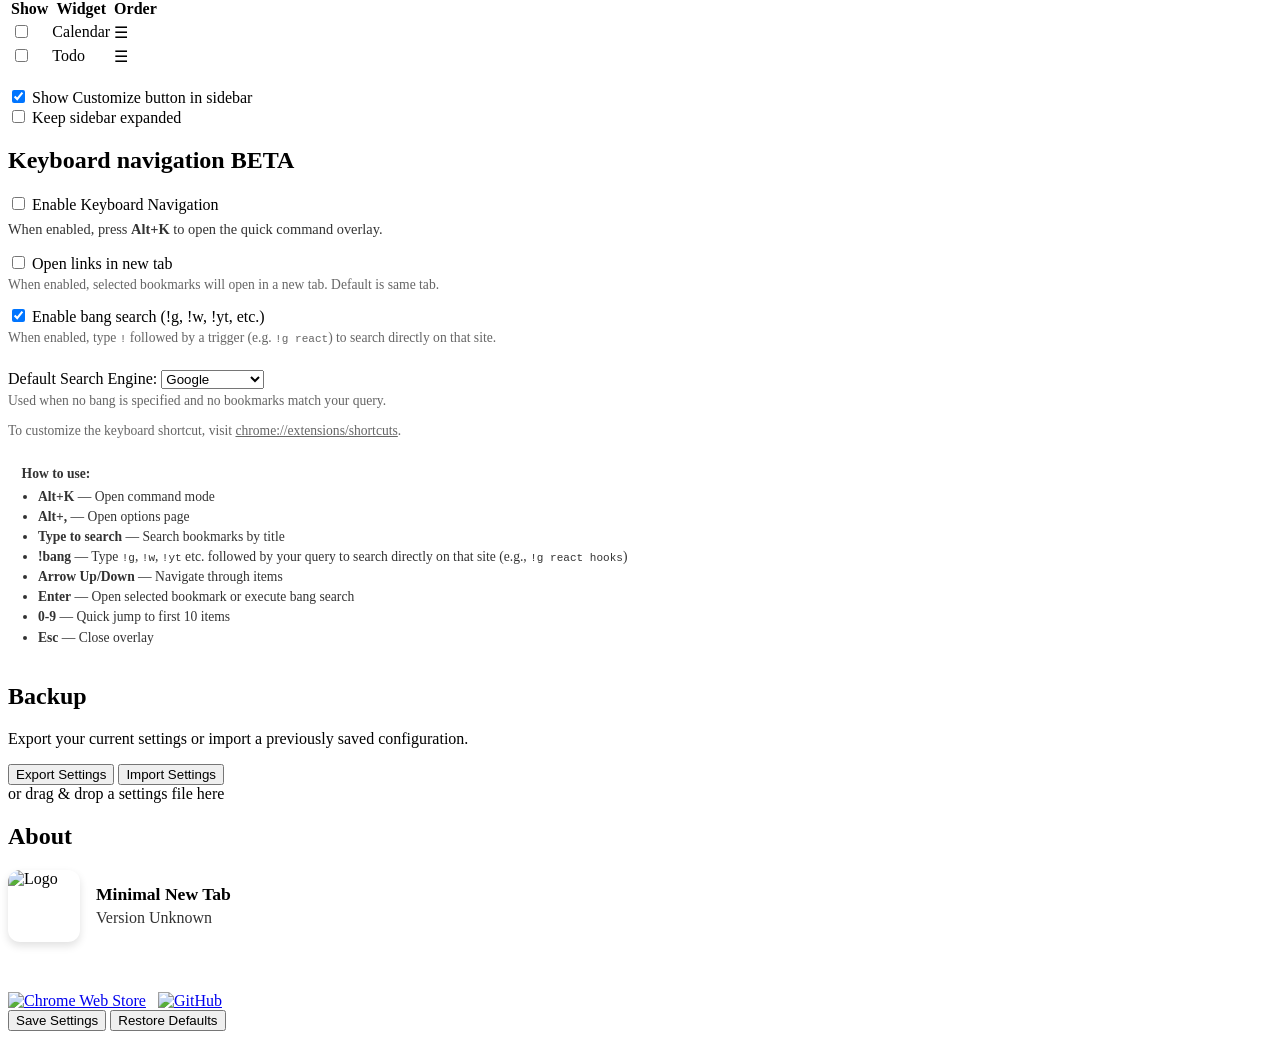
==== commit 75cef325: "Remove the to-do column from the new tab page Co-Authored-By: Claude Opus 5.5 <noreply@anthropic.com" ====
--- a/src/pages/options/options.html
+++ b/src/pages/options/options.html
@@ -133,12 +133,6 @@
                             >
                         </span>
                     </div>
-                    <label class="checkbox-label"
-                        ><input type="checkbox" id="show-todoColumn" /><span
-                            class="custom-checkbox"
-                        ></span>
-                        Show To-do List</label
-                    >
                     <label class="checkbox-label"
                         ><input type="checkbox" id="show-calendarColumn" /><span
                             class="custom-checkbox"
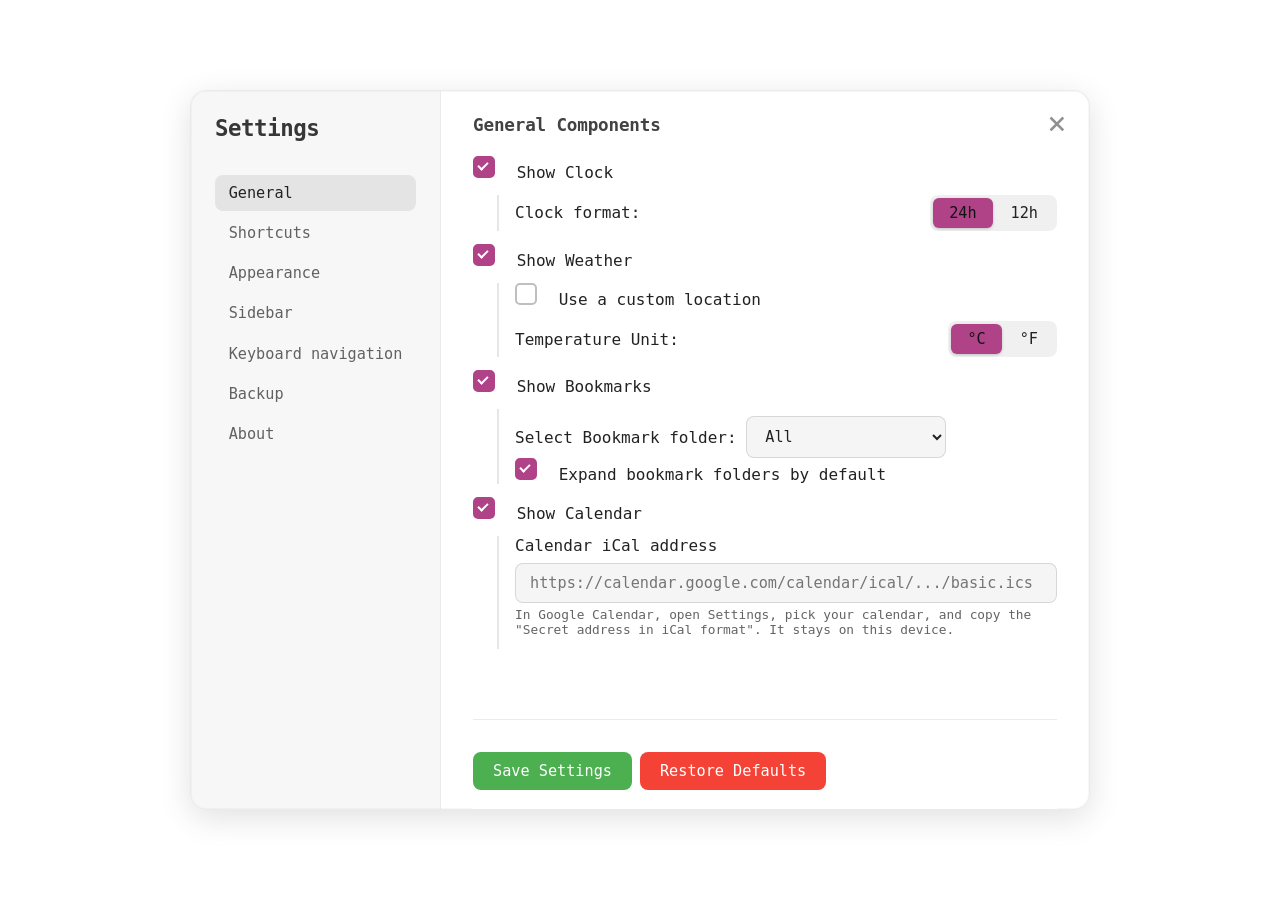
==== commit e4caba9a: "Add Dot's eight looks with a picker in Customize Dot, Paper, Terminal, Swiss, Soft, Midnight, Newspr" ====
--- a/src/pages/options/options.html
+++ b/src/pages/options/options.html
@@ -4,8 +4,10 @@
         <meta charset="UTF-8" />
         <meta name="viewport" content="width=device-width, initial-scale=1.0" />
         <title>New Tab Settings</title>
+        <link rel="stylesheet" href="../../assets/fonts/fonts.css" />
         <link rel="stylesheet" href="options.css" />
         <script src="../../shared/defaultSettings.js"></script>
+        <script src="../../shared/looks.js"></script>
     </head>
 
     <body class="options">
@@ -194,6 +196,13 @@
 
                 <div id="appearance" class="options-panel">
                     <h2>Appearance</h2>
+                    <div class="setting-row look-row">
+                        <label>Look:</label>
+                        <p class="look-hint">
+                            Same layout, different style. Changes right away.
+                        </p>
+                        <div class="look-grid" id="look-grid" role="group" aria-label="Look"></div>
+                    </div>
                     <div class="setting-row segmented-control-container">
                         <label>Theme:</label>
                         <div class="segmented-control">
--- a/src/assets/fonts/fonts.css
+++ b/src/assets/fonts/fonts.css
@@ -0,0 +1,101 @@
+/* Latin subsets of the fonts Dot's looks use, bundled so the new tab paints
+   without a network fetch. Variable fonts declare their full weight range. */
+
+@font-face {
+    font-family: 'Instrument Sans';
+    font-style: normal;
+    font-weight: 100 900;
+    font-display: block;
+    src: url('InstrumentSans.woff2') format('woff2');
+    unicode-range: U+0000-00FF, U+0131, U+0152-0153, U+02BB-02BC, U+02C6, U+02DA, U+02DC, U+0304, U+0308, U+0329, U+2000-206F, U+20AC, U+2122, U+2191, U+2193, U+2212, U+2215, U+FEFF, U+FFFD;
+}
+
+@font-face {
+    font-family: 'JetBrains Mono';
+    font-style: normal;
+    font-weight: 100 900;
+    font-display: block;
+    src: url('JetBrainsMono.woff2') format('woff2');
+    unicode-range: U+0000-00FF, U+0131, U+0152-0153, U+02BB-02BC, U+02C6, U+02DA, U+02DC, U+0304, U+0308, U+0329, U+2000-206F, U+20AC, U+2122, U+2191, U+2193, U+2212, U+2215, U+FEFF, U+FFFD;
+}
+
+@font-face {
+    font-family: 'Schibsted Grotesk';
+    font-style: normal;
+    font-weight: 100 900;
+    font-display: block;
+    src: url('SchibstedGrotesk.woff2') format('woff2');
+    unicode-range: U+0000-00FF, U+0131, U+0152-0153, U+02BB-02BC, U+02C6, U+02DA, U+02DC, U+0304, U+0308, U+0329, U+2000-206F, U+20AC, U+2122, U+2191, U+2193, U+2212, U+2215, U+FEFF, U+FFFD;
+}
+
+@font-face {
+    font-family: 'DM Sans';
+    font-style: normal;
+    font-weight: 100 900;
+    font-display: block;
+    src: url('DMSans.woff2') format('woff2');
+    unicode-range: U+0000-00FF, U+0131, U+0152-0153, U+02BB-02BC, U+02C6, U+02DA, U+02DC, U+0304, U+0308, U+0329, U+2000-206F, U+20AC, U+2122, U+2191, U+2193, U+2212, U+2215, U+FEFF, U+FFFD;
+}
+
+@font-face {
+    font-family: 'Fraunces';
+    font-style: normal;
+    font-weight: 100 900;
+    font-display: block;
+    src: url('Fraunces.woff2') format('woff2');
+    unicode-range: U+0000-00FF, U+0131, U+0152-0153, U+02BB-02BC, U+02C6, U+02DA, U+02DC, U+0304, U+0308, U+0329, U+2000-206F, U+20AC, U+2122, U+2191, U+2193, U+2212, U+2215, U+FEFF, U+FFFD;
+}
+
+@font-face {
+    font-family: 'IBM Plex Mono';
+    font-style: normal;
+    font-weight: 400;
+    font-display: block;
+    src: url('IBMPlexMono.woff2') format('woff2');
+    unicode-range: U+0000-00FF, U+0131, U+0152-0153, U+02BB-02BC, U+02C6, U+02DA, U+02DC, U+0304, U+0308, U+0329, U+2000-206F, U+20AC, U+2122, U+2191, U+2193, U+2212, U+2215, U+FEFF, U+FFFD;
+}
+
+@font-face {
+    font-family: 'IBM Plex Mono';
+    font-style: normal;
+    font-weight: 500;
+    font-display: block;
+    src: url('IBMPlexMono-2.woff2') format('woff2');
+    unicode-range: U+0000-00FF, U+0131, U+0152-0153, U+02BB-02BC, U+02C6, U+02DA, U+02DC, U+0304, U+0308, U+0329, U+2000-206F, U+20AC, U+2122, U+2191, U+2193, U+2212, U+2215, U+FEFF, U+FFFD;
+}
+
+@font-face {
+    font-family: 'Inter Tight';
+    font-style: normal;
+    font-weight: 100 900;
+    font-display: block;
+    src: url('InterTight.woff2') format('woff2');
+    unicode-range: U+0000-00FF, U+0131, U+0152-0153, U+02BB-02BC, U+02C6, U+02DA, U+02DC, U+0304, U+0308, U+0329, U+2000-206F, U+20AC, U+2122, U+2191, U+2193, U+2212, U+2215, U+FEFF, U+FFFD;
+}
+
+@font-face {
+    font-family: 'Newsreader';
+    font-style: italic;
+    font-weight: 100 900;
+    font-display: block;
+    src: url('Newsreader-Italic.woff2') format('woff2');
+    unicode-range: U+0000-00FF, U+0131, U+0152-0153, U+02BB-02BC, U+02C6, U+02DA, U+02DC, U+0304, U+0308, U+0329, U+2000-206F, U+20AC, U+2122, U+2191, U+2193, U+2212, U+2215, U+FEFF, U+FFFD;
+}
+
+@font-face {
+    font-family: 'Newsreader';
+    font-style: normal;
+    font-weight: 100 900;
+    font-display: block;
+    src: url('Newsreader.woff2') format('woff2');
+    unicode-range: U+0000-00FF, U+0131, U+0152-0153, U+02BB-02BC, U+02C6, U+02DA, U+02DC, U+0304, U+0308, U+0329, U+2000-206F, U+20AC, U+2122, U+2191, U+2193, U+2212, U+2215, U+FEFF, U+FFFD;
+}
+
+@font-face {
+    font-family: 'Space Grotesk';
+    font-style: normal;
+    font-weight: 100 900;
+    font-display: block;
+    src: url('SpaceGrotesk.woff2') format('woff2');
+    unicode-range: U+0000-00FF, U+0131, U+0152-0153, U+02BB-02BC, U+02C6, U+02DA, U+02DC, U+0304, U+0308, U+0329, U+2000-206F, U+20AC, U+2122, U+2191, U+2193, U+2212, U+2215, U+FEFF, U+FFFD;
+}
--- a/src/pages/options/options.css
+++ b/src/pages/options/options.css
@@ -0,0 +1,1158 @@
+/* Clear default margin and padding */
+
+body,
+html {
+    margin: 0;
+    padding: 0;
+    height: 100%;
+    width: 100%;
+    overflow: hidden;
+}
+
+body {
+    font-family: monospace;
+    display: flex;
+    flex-direction: column;
+    justify-content: flex-start;
+    align-items: center;
+    max-height: 100vh;
+    text-align: center;
+    padding-top: calc(10vh + 3rem);
+    font-size: 1.1rem;
+    transition:
+        background-image 1s ease-in-out,
+        color 0.3s ease;
+}
+
+body.dark {
+    background: #121212;
+    color: #f0f0f0; /* Restore default dark theme text color */
+}
+
+body.light {
+    background: #ffffff;
+    color: #222; /* Restore default light theme text color */
+}
+
+body {
+    background-color: transparent; /* Allow background image to show */
+}
+
+body.options {
+    align-items: center;
+    justify-content: center;
+    text-align: left;
+    padding: 2rem 0;
+    margin: 0;
+    font-size: 1rem;
+    box-sizing: border-box;
+    overflow-x: hidden;
+}
+
+div#back {
+    position: absolute;
+    top: 0.75rem;
+    right: 0.75rem;
+    text-decoration: none;
+    font-size: 2em;
+    line-height: 1;
+    z-index: 10;
+    opacity: 0.5;
+    transition: all 0.15s ease;
+    width: 40px;
+    height: 40px;
+    display: flex;
+    align-items: center;
+    justify-content: center;
+    border-radius: 8px;
+}
+
+div#back:hover {
+    cursor: pointer;
+    opacity: 1;
+    background: rgba(128, 128, 128, 0.2);
+}
+
+#options-wrapper {
+    position: relative;
+    max-width: 900px;
+    height: 80vh;
+    width: calc(100% - 2rem);
+    margin: 0 auto;
+    box-sizing: border-box;
+    background: rgba(30, 30, 30, 0.95);
+    backdrop-filter: blur(20px);
+    -webkit-backdrop-filter: blur(20px);
+    border-radius: 16px;
+    border: 1px solid rgba(255, 255, 255, 0.08);
+    box-shadow:
+        0 8px 32px rgba(0, 0, 0, 0.3),
+        0 0 0 1px rgba(255, 255, 255, 0.05) inset;
+    display: flex;
+    overflow: hidden;
+}
+
+body.dark #options-wrapper {
+    box-shadow:
+        0 8px 32px rgba(0, 0, 0, 0.4),
+        0 0 0 1px rgba(255, 255, 255, 0.05) inset;
+}
+
+body.light #options-wrapper {
+    background: rgba(255, 255, 255, 0.95);
+    border: 1px solid rgba(0, 0, 0, 0.08);
+    box-shadow:
+        0 8px 32px rgba(0, 0, 0, 0.12),
+        0 0 0 1px rgba(0, 0, 0, 0.03) inset;
+}
+
+#options-wrapper h1 {
+    margin: 0 0 1.5em 0;
+    font-size: 1.4em;
+    font-weight: 600;
+    letter-spacing: -0.02em;
+    border-bottom: none;
+    padding-bottom: 0;
+    opacity: 0.9;
+}
+
+#options-wrapper .options-panel h2 {
+    margin-top: 0;
+    margin-bottom: 1.2em;
+    font-size: 1.1em;
+    font-weight: 600;
+    letter-spacing: -0.01em;
+    opacity: 0.85;
+    border-bottom: none;
+    padding-bottom: 0;
+}
+
+#options-wrapper .options-panel h2:not(:first-child) {
+    margin-top: 2em;
+    padding-top: 1.5em;
+    border-top: 1px solid rgba(128, 128, 128, 0.15);
+}
+
+.setting-row {
+    display: flex;
+    align-items: center;
+    margin-bottom: 0.8em;
+    flex-wrap: wrap; /* Allow items to wrap to the next line */
+}
+
+.options-table .checkbox-label {
+    margin-bottom: 0; /* Override default margin for table rows */
+    justify-content: center;
+}
+
+.checkbox-label {
+    display: inline-flex;
+    align-items: center;
+    cursor: pointer;
+    font-size: 1em;
+    margin-bottom: 0.8em;
+    -webkit-user-select: none;
+    -moz-user-select: none;
+    -ms-user-select: none;
+    user-select: none;
+}
+
+.checkbox-label input {
+    display: none; /* Hide the default checkbox */
+}
+
+.checkbox-label .custom-checkbox {
+    width: 18px;
+    height: 18px;
+    border: 2px solid rgba(128, 128, 128, 0.5);
+    border-radius: 5px;
+    margin-right: 0.75em;
+    display: inline-block;
+    position: relative;
+    transition: all 0.15s ease;
+}
+
+.checkbox-label:hover .custom-checkbox {
+    border-color: rgba(128, 128, 128, 0.8);
+}
+
+.checkbox-label input:checked + .custom-checkbox {
+    background-color: var(--color-accent);
+    border-color: var(--color-accent);
+}
+
+.checkbox-label input:checked + .custom-checkbox::after {
+    content: "";
+    position: absolute;
+    left: 5px;
+    top: 2px;
+    width: 4px;
+    height: 8px;
+    border: solid #1c1c1c;
+    border-width: 0 2px 2px 0;
+    transform: rotate(45deg);
+}
+
+body.light .checkbox-label input:checked + .custom-checkbox::after {
+    border-color: white;
+}
+
+.checkbox-label {
+    display: block;
+    margin-bottom: 0.8em;
+    font-size: 1em;
+}
+
+#options-wrapper input[type="text"],
+#options-wrapper input.text-input,
+#options-wrapper input[type="number"],
+#options-wrapper select,
+#options-wrapper textarea {
+    padding: 10px 14px;
+    border-radius: 8px;
+    border: 1px solid rgba(128, 128, 128, 0.3);
+    background: rgba(0, 0, 0, 0.2);
+    color: #f0f0f0;
+    font-family: inherit;
+    font-size: 0.95em;
+    margin-top: 0.5em;
+    box-sizing: border-box;
+    transition:
+        border-color 0.15s ease,
+        background-color 0.15s ease;
+}
+
+#options-wrapper input[type="text"]:focus,
+#options-wrapper input.text-input:focus,
+#options-wrapper input[type="number"]:focus,
+#options-wrapper select:focus,
+#options-wrapper textarea:focus {
+    outline: none;
+    border-color: rgba(128, 128, 128, 0.6);
+    background: rgba(0, 0, 0, 0.3);
+}
+
+#options-wrapper input[type="text"],
+#options-wrapper input.text-input,
+#options-wrapper textarea {
+    width: 100%;
+}
+
+#options-wrapper select {
+    width: auto;
+    min-width: 200px;
+}
+
+body.light #options-wrapper input[type="text"],
+body.light #options-wrapper input.text-input,
+body.light #options-wrapper input[type="number"],
+body.light #options-wrapper select,
+body.light #options-wrapper textarea {
+    background: rgba(0, 0, 0, 0.04);
+    color: #222;
+    border-color: rgba(0, 0, 0, 0.12);
+}
+
+body.light #options-wrapper input[type="text"]:focus,
+body.light #options-wrapper input.text-input:focus,
+body.light #options-wrapper input[type="number"]:focus,
+body.light #options-wrapper select:focus,
+body.light #options-wrapper textarea:focus {
+    background: rgba(0, 0, 0, 0.06);
+    border-color: rgba(0, 0, 0, 0.25);
+}
+
+/* Slider Styles */
+#options-wrapper input[type="range"] {
+    -webkit-appearance: none;
+    appearance: none;
+    width: 200px;
+    height: 8px;
+    background: #555;
+    border-radius: 5px;
+    outline: none;
+    margin-left: 1em;
+}
+
+body.light #options-wrapper input[type="range"] {
+    background: #ddd;
+}
+
+#options-wrapper input[type="range"]::-webkit-slider-thumb {
+    -webkit-appearance: none;
+    appearance: none;
+    width: 18px;
+    height: 18px;
+    background: #f0f0f0;
+    cursor: pointer;
+    border-radius: 50%;
+}
+
+#options-wrapper input[type="range"]::-moz-range-thumb {
+    width: 18px;
+    height: 18px;
+    background: #f0f0f0;
+    cursor: pointer;
+    border-radius: 50%;
+    border: none;
+}
+
+/* Custom scrollbar for options content */
+.options-content::-webkit-scrollbar {
+    width: 8px;
+}
+
+.options-content::-webkit-scrollbar-track {
+    background: transparent;
+}
+
+.options-content::-webkit-scrollbar-thumb {
+    background: rgba(128, 128, 128, 0.3);
+    border-radius: 4px;
+}
+
+.options-content::-webkit-scrollbar-thumb:hover {
+    background: rgba(128, 128, 128, 0.5);
+}
+
+.options-table {
+    width: 100%;
+    text-transform: capitalize;
+    border-collapse: separate;
+    border-spacing: 0 4px;
+    margin-top: 1em;
+    table-layout: fixed;
+}
+
+.options-table th,
+.options-table td {
+    padding: 10px 12px;
+    text-align: left;
+}
+
+.options-table th {
+    font-size: 0.85em;
+    font-weight: 500;
+    text-transform: uppercase;
+    letter-spacing: 0.05em;
+    opacity: 0.6;
+    padding-bottom: 8px;
+}
+
+.options-table tbody tr {
+    background: rgba(128, 128, 128, 0.08);
+    border-radius: 8px;
+}
+
+.options-table tbody tr:hover {
+    background: rgba(128, 128, 128, 0.15);
+}
+
+.options-table tbody td:first-child {
+    border-radius: 8px 0 0 8px;
+}
+
+.options-table tbody td:last-child {
+    border-radius: 0 8px 8px 0;
+}
+
+.options-table th:first-child {
+    width: 50px;
+}
+
+.options-table th.drag-handle-header {
+    width: 80px;
+    text-align: center;
+}
+
+.options-table .drag-handle {
+    cursor: grab;
+    text-align: center;
+    user-select: none;
+}
+
+.options-table tr.dragging {
+    opacity: 0.5;
+    background: rgba(128, 128, 128, 0.2);
+}
+
+.options-sidebar {
+    /*width: 200px;*/
+    padding: 1.5rem;
+    background: rgba(0, 0, 0, 0.15);
+    border-right: 1px solid rgba(128, 128, 128, 0.1);
+    flex-shrink: 0;
+}
+
+body.light .options-sidebar {
+    background: rgba(0, 0, 0, 0.03);
+}
+
+.options-sidebar nav {
+    display: flex;
+    flex-direction: column;
+    gap: 0.25em;
+}
+
+.options-sidebar nav a {
+    text-decoration: none;
+    color: inherit;
+    padding: 0.6em 0.9em;
+    border-radius: 8px;
+    transition: all 0.15s ease;
+    font-size: 0.95em;
+    opacity: 0.7;
+}
+
+.options-sidebar nav a:hover {
+    background-color: rgba(128, 128, 128, 0.15);
+    opacity: 1;
+}
+
+.options-sidebar nav a.active {
+    background-color: rgba(128, 128, 128, 0.25);
+    font-weight: 500;
+    opacity: 1;
+}
+
+body.light .options-sidebar nav a.active {
+    background-color: rgba(0, 0, 0, 0.08);
+}
+
+.options-content {
+    flex-grow: 1;
+    padding: 1.5rem 2rem;
+    padding-bottom: 0em;
+    overflow-y: auto;
+    position: relative;
+    display: flex;
+    flex-direction: column;
+}
+
+.options-content a {
+    color: inherit;
+    text-decoration: underline dotted;
+    text-underline-offset: 3px;
+    transition: color 0.2s ease;
+}
+
+.options-content a:hover {
+    color: #0077cc;
+}
+
+.options-table button {
+    margin: 0 2px;
+    padding: 2px 6px;
+}
+
+.button-group {
+    margin-top: auto;
+    border-top: 1px solid rgba(128, 128, 128, 0.15);
+    padding: 1.2em 0;
+    padding-bottom: 1.2em;
+    position: sticky;
+    bottom: 0;
+    background: linear-gradient(
+        to top,
+        rgba(30, 30, 30, 1) 80%,
+        rgba(30, 30, 30, 0)
+    );
+    padding-top: 2em;
+    display: flex;
+    flex-direction: column;
+    gap: 0.8em;
+}
+
+.button-row {
+    display: flex;
+    gap: 0.5em;
+    flex-wrap: wrap;
+}
+
+body.light .button-group {
+    background: linear-gradient(
+        to top,
+        rgba(255, 255, 255, 1) 80%,
+        rgba(255, 255, 255, 0)
+    );
+    border-top-color: rgba(0, 0, 0, 0.08);
+}
+
+.background-image-controls {
+    margin: 0.5em 0 0 2em; /* Top margin, no side margin, bottom margin, left indent */
+    display: flex;
+    align-items: center;
+    gap: 10px;
+}
+
+.background-add-label {
+    cursor: pointer;
+}
+
+.background-preview-container {
+    position: relative;
+    width: 100px;
+    height: 56px; /* 16:9 aspect ratio */
+    border: 1px solid #555;
+    border-radius: 12px; /* More rounded for a squircle look */
+    display: flex;
+    align-items: center;
+    justify-content: center;
+    overflow: hidden;
+    font-size: 0.8em;
+    color: #888;
+    transition: border-color 0.2s ease;
+}
+
+.background-add-label:hover .background-preview-container {
+    border-color: #888;
+}
+
+.plus-icon {
+    font-size: 3em;
+    font-weight: 100;
+    color: #555;
+    line-height: 1;
+}
+
+body.light .background-add-label {
+    color: #ccc;
+}
+
+.clear-background-button {
+    position: absolute;
+    top: 2px;
+    right: 2px;
+    width: 20px;
+    height: 20px;
+    background: rgba(0, 0, 0, 0.6);
+    color: white;
+    border: none;
+    border-radius: 50%;
+    display: flex;
+    align-items: center;
+    justify-content: center;
+    font-size: 14px;
+    line-height: 1;
+    cursor: pointer;
+    opacity: 0;
+    transition: opacity 0.2s ease;
+}
+
+.background-preview-container img {
+    width: 100%;
+    height: 100%;
+    object-fit: cover;
+}
+
+#image-present-container:hover .clear-background-button {
+    opacity: 1;
+}
+
+.visually-hidden {
+    position: absolute;
+    width: 1px;
+    height: 1px;
+    margin: -1px;
+    padding: 0;
+    overflow: hidden;
+    clip: rect(0, 0, 0, 0);
+    border: 0;
+}
+
+#options-wrapper button {
+    padding: 10px 20px;
+    border: none;
+    border-radius: 8px;
+    cursor: pointer;
+    font-family: inherit;
+    font-size: 0.95em;
+    font-weight: 500;
+    transition: all 0.15s ease;
+}
+
+#options-wrapper button:hover {
+    transform: translateY(-1px);
+}
+
+#options-wrapper button:active {
+    transform: translateY(0);
+}
+
+#options-wrapper button.ghost-button {
+    background: rgba(128, 128, 128, 0.1);
+    border: 1px solid rgba(128, 128, 128, 0.3);
+    color: inherit;
+    transition: all 0.15s ease;
+}
+
+#options-wrapper button.ghost-button:hover {
+    background: rgba(128, 128, 128, 0.2);
+    border-color: rgba(128, 128, 128, 0.4);
+}
+
+#options-wrapper button.ghost-button.drag-over {
+    background: var(--color-accent);
+    border-color: var(--color-accent);
+    color: #1c1c1c;
+    border-style: dashed;
+}
+
+body.light #options-wrapper button.ghost-button.drag-over {
+    color: white;
+}
+
+.settings-data-container {
+    display: inline-flex;
+    flex-direction: column;
+    align-items: stretch;
+}
+
+.settings-data-container .button-row {
+    display: flex;
+    gap: 0.5em;
+}
+
+.drop-zone {
+    margin-top: 0.8em;
+    padding: 1.2em;
+    border: 2px dashed rgba(128, 128, 128, 0.3);
+    border-radius: 10px;
+    text-align: center;
+    transition: all 0.15s ease;
+    box-sizing: border-box;
+    background: rgba(128, 128, 128, 0.05);
+}
+
+.drop-zone-text {
+    opacity: 0.5;
+    font-size: 0.9em;
+}
+
+.drop-zone.drag-over {
+    background: rgba(128, 128, 128, 0.12);
+    border-color: var(--color-accent);
+}
+
+.drop-zone.drag-over .drop-zone-text {
+    opacity: 0.8;
+}
+
+#options-wrapper button.ghost-button {
+    background: transparent;
+    border: 1px solid rgba(128, 128, 128, 0.5);
+    color: inherit;
+    transition:
+        background-color 0.2s ease,
+        border-color 0.2s ease,
+        color 0.2s ease;
+}
+
+#options-wrapper button.ghost-button:hover {
+    background: #f0f0f0;
+    border-color: #f0f0f0;
+    color: #222;
+}
+
+#options-wrapper button.ghost-button.drag-over {
+    background: #f0f0f0;
+    border-color: #f0f0f0;
+    color: #222;
+    border-style: dashed;
+}
+
+body.light #options-wrapper button.ghost-button:hover {
+    background: #222;
+    border-color: #222;
+    color: #f0f0f0;
+}
+
+body.light #options-wrapper button.ghost-button.drag-over {
+    background: #222;
+    border-color: #222;
+    color: #f0f0f0;
+    border-style: dashed;
+}
+
+.settings-data-container {
+    display: inline-flex;
+    flex-direction: column;
+    align-items: stretch;
+}
+
+.settings-data-container .button-row {
+    display: flex;
+    gap: 0.5em;
+}
+
+.drop-zone {
+    margin-top: 0.8em;
+    padding: 1em;
+    border: 1px dashed rgba(128, 128, 128, 0.4);
+    border-radius: 4px;
+    text-align: center;
+    transition:
+        background-color 0.2s ease,
+        border-color 0.2s ease;
+    box-sizing: border-box;
+}
+
+.drop-zone-text {
+    opacity: 0.6;
+    font-size: 0.9em;
+}
+
+.drop-zone.drag-over {
+    background: rgba(128, 128, 128, 0.15);
+    border-color: #f0f0f0;
+}
+
+.drop-zone.drag-over .drop-zone-text {
+    opacity: 1;
+}
+
+body.light .drop-zone.drag-over {
+    border-color: #222;
+}
+
+.options-panel {
+    display: none;
+}
+
+.options-panel.active {
+    display: block;
+}
+
+/* Reorderable list styles */
+.reorder-list .drag-handle,
+.options-table .drag-handle {
+    cursor: grab;
+}
+
+.options-table tbody tr {
+    cursor: grab;
+}
+
+.reorder-list tr.dragging,
+.options-table tr.dragging {
+    opacity: 0.95;
+    background: rgba(128, 128, 128, 0.3);
+    box-shadow: 0 4px 12px rgba(0, 0, 0, 0.3);
+    cursor: grabbing;
+}
+
+.reorder-list tr.dragging .drag-handle,
+.options-table tr.dragging .drag-handle {
+    cursor: grabbing;
+}
+
+.options-table tr.drag-placeholder td {
+    background: rgba(128, 128, 128, 0.15);
+    border: 2px dashed rgba(128, 128, 128, 0.4);
+    border-radius: 4px;
+    box-sizing: border-box;
+    padding: 0;
+}
+
+.options-table tr.drag-placeholder {
+    background: none;
+    border: none;
+}
+
+#save {
+    background: #4caf50;
+    color: white;
+}
+
+#save:hover {
+    background: #3d8b40;
+    box-shadow: 0 0 0 3px rgba(76, 175, 80, 0.3);
+}
+
+#restore-defaults {
+    background: #f44336;
+    color: white;
+}
+
+#restore-defaults:hover {
+    background: #d32f2f;
+    box-shadow: 0 0 0 3px rgba(244, 67, 54, 0.3);
+}
+
+.beta-badge {
+    font-size: 0.6em;
+    font-weight: 700;
+    vertical-align: middle;
+    padding: 2px 6px;
+    border-radius: 4px;
+    background: var(--beta-bg);
+    border: 1px solid var(--beta-border);
+    color: var(--beta-text);
+    letter-spacing: 0.05em;
+    margin-left: 4px;
+}
+
+:root {
+    --color-accent: #ccc;
+    --beta-bg: rgba(255, 183, 77, 0.2);
+    --beta-border: rgba(255, 183, 77, 0.5);
+    --beta-text: #ffb74d;
+}
+
+body.light {
+    --color-accent: #b04288;
+    --beta-bg: rgba(255, 152, 0, 0.1);
+    --beta-border: rgba(255, 152, 0, 0.4);
+    --beta-text: #e65100;
+}
+
+.art-grid {
+    position: absolute;
+    inset: 0;
+    display: grid;
+    grid-template-columns: repeat(12, 1fr);
+    grid-template-rows: repeat(8, 1fr);
+    pointer-events: none;
+    z-index: -1;
+}
+
+.art-cell {
+    position: relative;
+}
+
+.art-cell svg {
+    position: absolute;
+    top: 50%;
+    left: 50%;
+    width: 16px;
+    height: 16px;
+    fill: var(--color-accent);
+    opacity: 0.4;
+    transform: translate(-50%, -50%) rotate(var(--rotate, 0deg));
+}
+
+.sub-settings {
+    margin-left: 1.5em;
+    padding-left: 1em;
+    border-left: 2px solid rgba(128, 128, 128, 0.2);
+}
+
+/* Disabled state for sub-settings - only target specific container IDs */
+.sub-settings.disabled,
+#sidebar-options.disabled,
+#shortcuts-links.disabled,
+#weather-options.disabled,
+#bookmark-folder-selector-span.disabled,
+#pixel-art-select-div.disabled {
+    opacity: 0.4;
+    pointer-events: none;
+    user-select: none;
+}
+
+#city-search-container {
+    position: relative;
+    display: inline-block;
+}
+
+#city-suggestions {
+    display: none;
+    position: absolute;
+    border: 1px solid #ddd;
+    background-color: #f9f9f9;
+    width: 100%;
+    max-height: 150px;
+    overflow-y: auto;
+    z-index: 1;
+}
+
+#city-suggestions div {
+    padding: 8px 12px;
+    cursor: pointer;
+    color: #333;
+}
+
+#city-suggestions div:hover {
+    background-color: #eee;
+}
+
+#notification {
+    position: fixed;
+    top: 20px;
+    right: 20px;
+    color: white;
+    padding: 15px;
+    border-radius: 5px;
+    z-index: 1000;
+    opacity: 0;
+    transition: opacity 0.5s ease-in-out;
+}
+
+#notification.success {
+    background-color: #4caf50; /* Green */
+}
+
+#notification.restore {
+    background-color: #f44336; /* Red */
+}
+
+#notification.show {
+    opacity: 1;
+}
+
+#notification.hidden {
+    display: none;
+}
+
+#background-add-label.hidden,
+#background-preview.hidden,
+.clear-background-button.hidden,
+#image-present-container.hidden {
+    display: none;
+}
+
+.refresh-icon::before {
+    content: "↻";
+    font-size: 1.2rem;
+    color: white;
+}
+/* Segmented Control for Radio Buttons */
+.segmented-control-container {
+    justify-content: space-between;
+}
+
+.segmented-control {
+    display: flex;
+    background: rgba(128, 128, 128, 0.15);
+    border-radius: 8px;
+    padding: 3px;
+    gap: 2px;
+}
+
+body.light .segmented-control {
+    background: rgba(0, 0, 0, 0.06);
+}
+
+.segmented-control label {
+    display: inline-block;
+    padding: 6px 16px;
+    cursor: pointer;
+    transition: all 0.15s ease;
+    position: relative;
+    border-radius: 6px;
+    font-size: 0.95em;
+}
+
+.segmented-control label:hover {
+    background: rgba(128, 128, 128, 0.15);
+}
+
+.segmented-control input[type="radio"] {
+    display: none;
+}
+
+.segmented-control input[type="radio"]:checked + span {
+    color: #121212;
+}
+
+.segmented-control label:has(input:checked) {
+    background-color: var(--color-accent);
+    box-shadow: 0 1px 3px rgba(0, 0, 0, 0.2);
+}
+
+body.light .segmented-control label:has(input:checked) {
+    color: #f0f0f0;
+}
+
+/* About panel icon links - default uses light border on dark backgrounds */
+
+/* Web Store badge image styling - follow branding: do not alter badge aspect ratio */
+.webstore-badge {
+    height: 36px;
+    width: auto;
+    display: block;
+    border-radius: 6px;
+}
+
+.webstore-badge-link {
+    padding: 4px;
+}
+
+.fallback-store-icon {
+    color: inherit;
+}
+
+/* Ensure both About icons (webstore + github) visually match the official badge size */
+.about-links {
+    gap: 12px;
+}
+
+/* Make both icons look like they're part of the page: no heavy borders, same size as chrome badge */
+.about-links .icon-link {
+    display: inline-flex;
+    align-items: center;
+    justify-content: center;
+    padding: 6px 8px;
+    width: auto;
+    height: auto;
+    background: transparent; /* blend with page */
+    border: 1px solid rgba(255, 255, 255, 0.14); /* white-ish border for dark mode */
+    border-radius: 6px;
+    transition:
+        transform 0.08s ease,
+        opacity 0.12s ease;
+}
+
+.about-links .icon-link img {
+    height: 36px; /* official badge height */
+    width: auto;
+    display: block;
+}
+
+.about-links .icon-link:hover {
+    transform: translateY(-2px);
+    opacity: 0.95;
+}
+
+/* Light theme: use darker (black) border so icons stand out */
+body.light .about-links .icon-link {
+    border: 1px solid rgba(0, 0, 0, 0.16);
+}
+
+.tooltip-wrapper {
+    position: relative;
+}
+
+.tooltip-wrapper.disabled > * {
+    opacity: 0.5;
+    pointer-events: none;
+}
+
+.tooltip-wrapper.disabled:hover::after {
+    content: attr(data-tooltip);
+    position: absolute;
+    left: 50%;
+    bottom: 100%;
+    transform: translateX(-50%);
+    background-color: #333;
+    color: #fff;
+    padding: 5px 10px;
+    border-radius: 4px;
+    font-size: 0.85em;
+    white-space: nowrap;
+    z-index: 10;
+}
+
+body.light .tooltip-wrapper.disabled:hover::after {
+    background-color: #eee;
+    color: #333;
+}
+/* Custom tooltip for tooltip-wrapper when not disabled */
+.tooltip-wrapper:hover::after {
+    content: attr(data-tooltip);
+    position: absolute;
+    left: 50%;
+    bottom: 100%;
+    transform: translateX(-50%);
+    background-color: #333;
+    color: #fff;
+    padding: 6px 10px;
+    border-radius: 6px;
+    font-size: 0.85em;
+    white-space: nowrap;
+    z-index: 20;
+    box-shadow: 0 6px 18px rgba(0, 0, 0, 0.3);
+}
+
+body.light .tooltip-wrapper:hover::after {
+    background-color: #eee;
+    color: #222;
+    box-shadow: 0 6px 18px rgba(0, 0, 0, 0.08);
+}
+
+/* Look picker, after Dot's settings */
+.look-row {
+    display: block;
+}
+
+.look-hint {
+    margin: 0.25rem 0 0.75rem;
+    font-size: 0.85rem;
+    opacity: 0.6;
+}
+
+.look-grid {
+    display: grid;
+    grid-template-columns: repeat(4, minmax(0, 1fr));
+    gap: 8px;
+}
+
+@media (max-width: 640px) {
+    .look-grid {
+        grid-template-columns: repeat(2, minmax(0, 1fr));
+    }
+}
+
+.look {
+    display: grid;
+    align-content: start;
+    gap: 6px;
+    padding: 6px;
+    border: 1.5px solid rgba(128, 128, 128, 0.3);
+    border-radius: 12px;
+    background: transparent;
+    color: inherit;
+    font: inherit;
+    text-align: left;
+    cursor: pointer;
+}
+
+.look:hover {
+    border-color: currentColor;
+}
+
+.look[aria-pressed="true"] {
+    border-color: var(--color-accent);
+    box-shadow: 0 0 0 1.5px var(--color-accent);
+}
+
+.look-sw {
+    width: 100%;
+    height: 64px;
+    padding: 8px;
+    box-sizing: border-box;
+    display: flex;
+    flex-direction: column;
+    justify-content: space-between;
+    overflow: hidden;
+}
+
+.look-sw b {
+    font-size: 22px;
+    font-weight: 800;
+    line-height: 1;
+    letter-spacing: -0.03em;
+}
+
+.look-bar {
+    display: flex;
+    gap: 4px;
+    align-items: center;
+}
+
+.look-bar i {
+    display: block;
+    height: 7px;
+}
+
+.look-name {
+    font-size: 0.85rem;
+    font-weight: bold;
+    padding: 0 2px;
+}
+
+.look-note {
+    font-size: 0.75rem;
+    opacity: 0.6;
+    padding: 0 2px 2px;
+    line-height: 1.3;
+}
